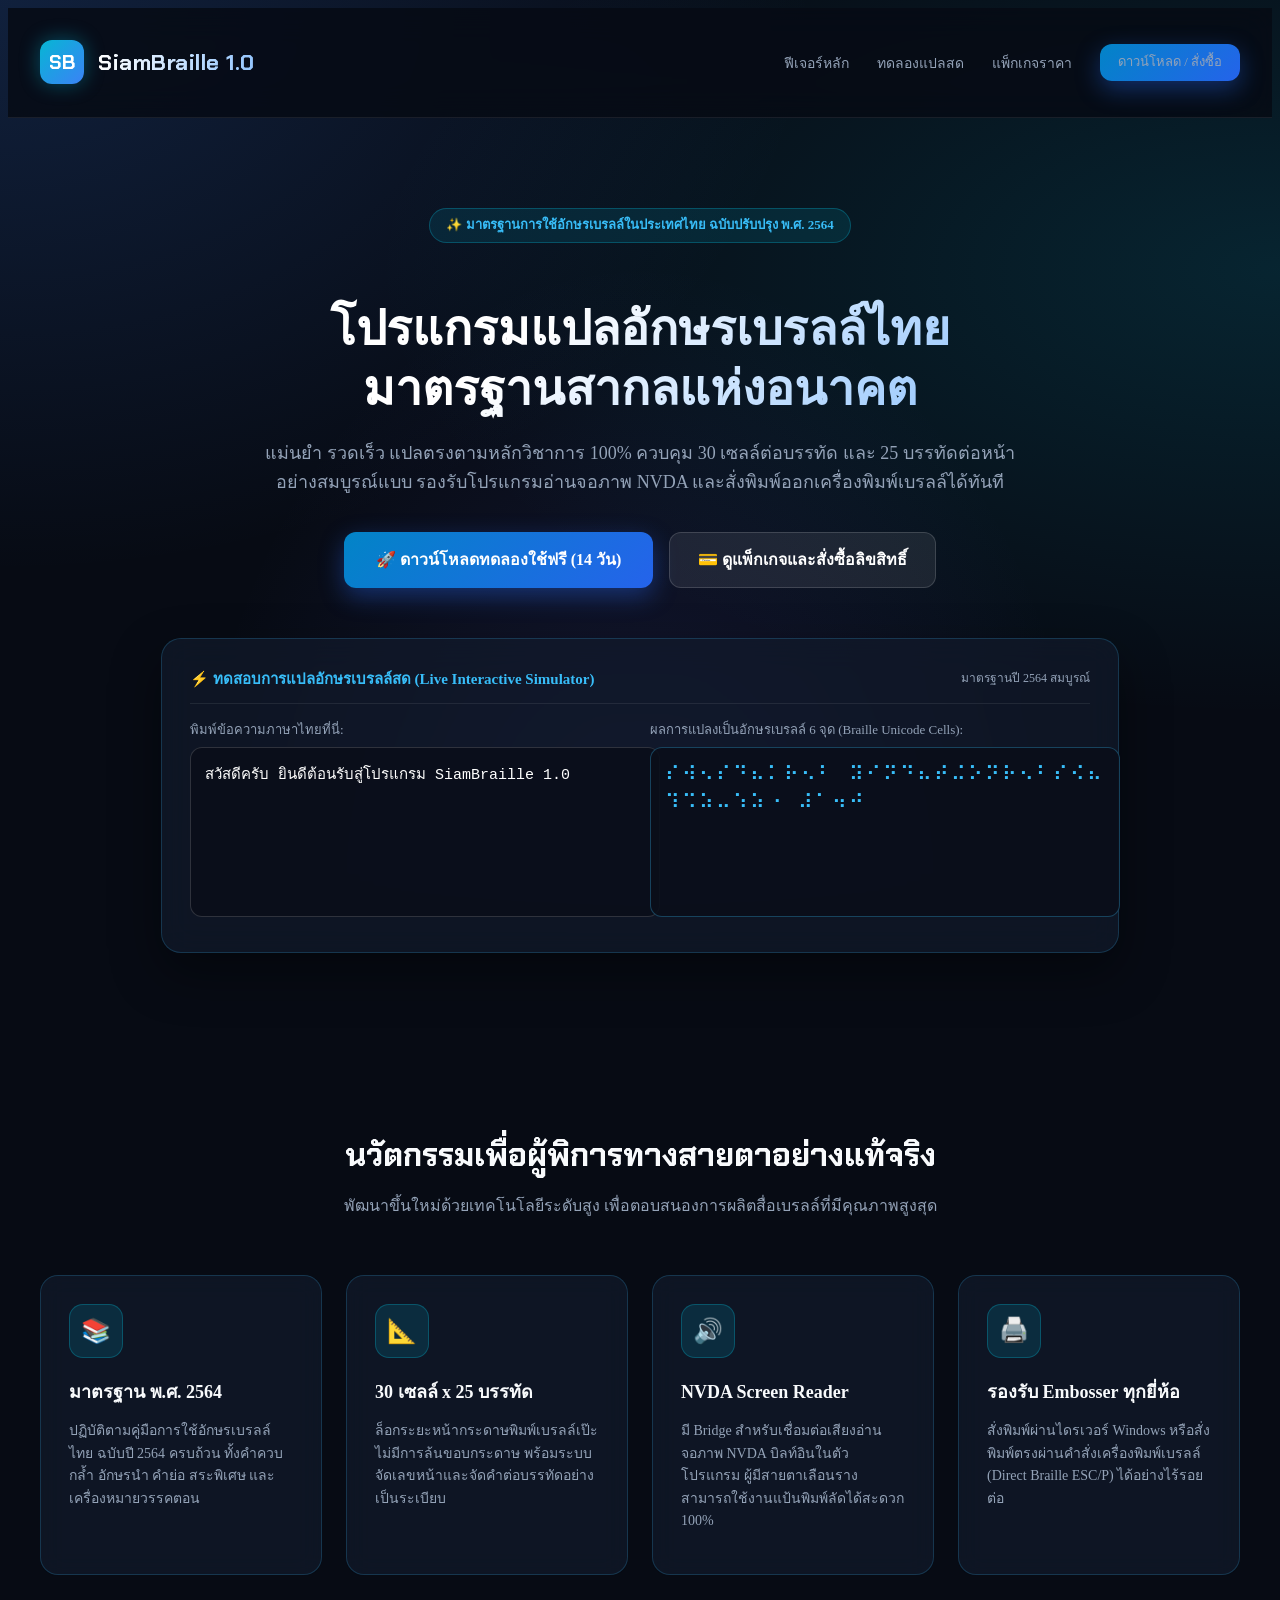
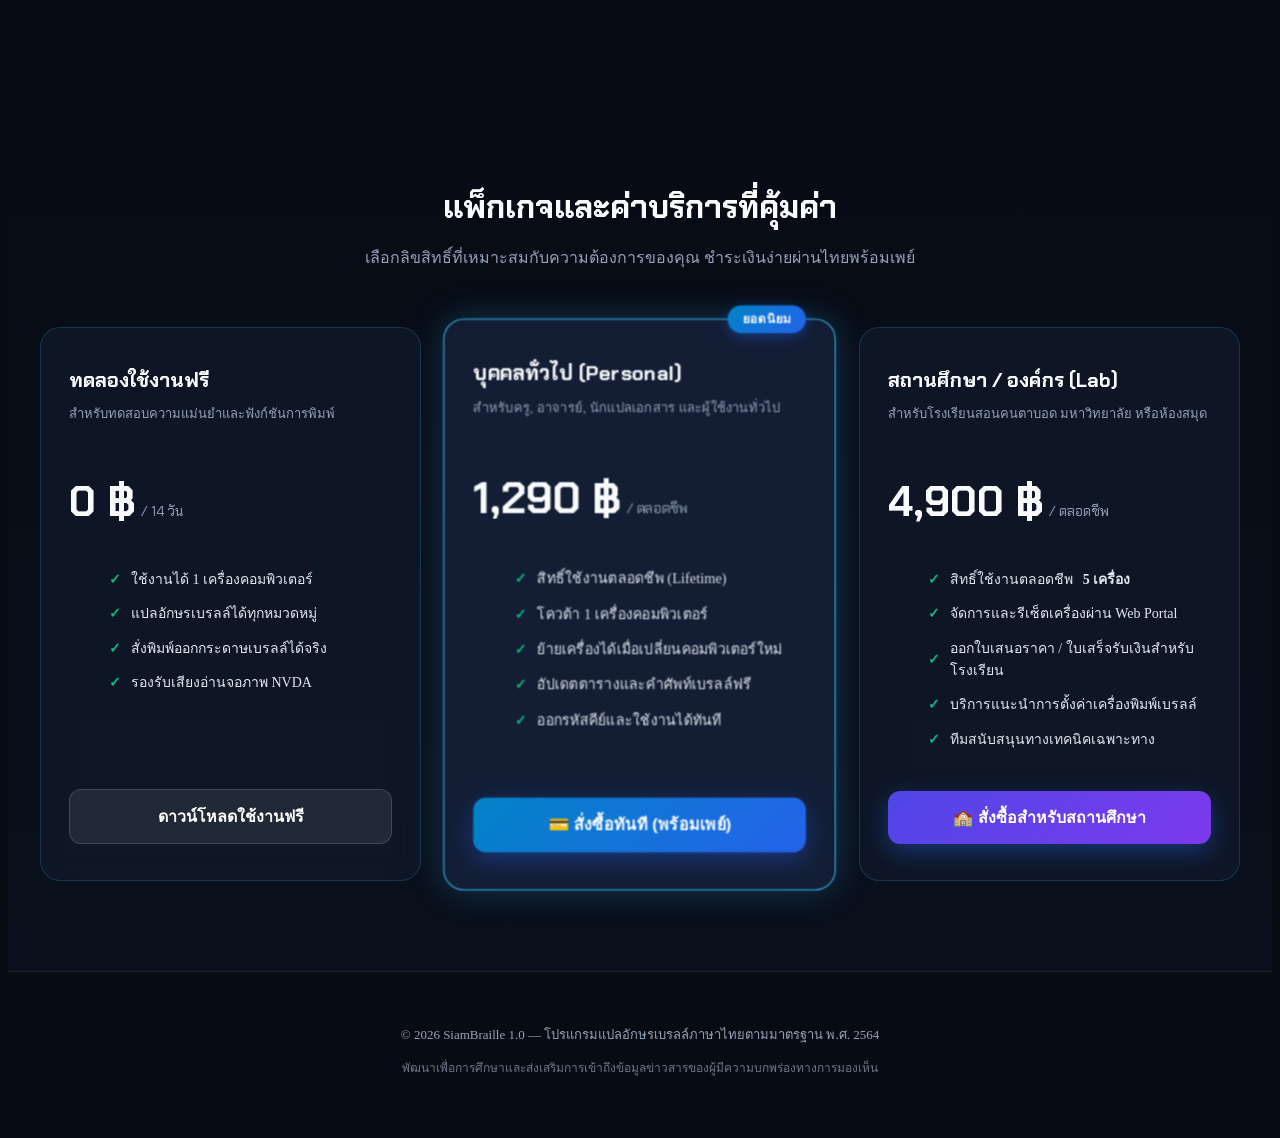
==== index.html @ 3f7a670b "Initial commit: SiamBraille 1.0 Professional with License Guard, Web Portal, In-App Activation, and " ====
<!DOCTYPE html>
<html lang="th">
<head>
  <meta charset="UTF-8">
  <meta name="viewport" content="width=device-width, initial-scale=1.0">
  <title>SiamBraille 1.0 — โปรแกรมแปลอักษรเบรลล์ไทย มาตรฐาน พ.ศ. 2564</title>
  <link rel="preconnect" href="https://fonts.googleapis.com">
  <link rel="preconnect" href="https://fonts.gstatic.com" crossorigin>
  <link href="https://fonts.googleapis.com/css2?family=Chakra+Petch:wght@500;600;700&family=Inter:wght@300;400;500;600;700;800&family=Sarabun:wght@300;400;500;600;700&display=swap" rel="stylesheet">
  <script src="https://cdn.jsdelivr.net/npm/jsqr@1.4.0/dist/jsQR.min.js"></script>
  <style>
    :root {
      --bg-dark: #070b14;
      --bg-card: rgba(18, 26, 44, 0.7);
      --border-card: rgba(56, 189, 248, 0.2);
      --accent-cyan: #06b6d4;
      --accent-blue: #3b82f6;
      --accent-indigo: #6366f1;
      --accent-emerald: #10b981;
      --accent-gold: #f59e0b;
      --text-main: #f8fafc;
      --text-muted: #94a3b8;
    }

    .slip-upload-area {
      border: 2px dashed rgba(56, 189, 248, 0.4);
      border-radius: 14px;
      padding: 16px;
      text-align: center;
      cursor: pointer;
      background: rgba(15, 23, 42, 0.6);
      transition: all 0.2s;
      margin: 16px 0;
    }
    .slip-upload-area:hover, .slip-upload-area.dragover {
      border-color: var(--accent-cyan);
      background: rgba(6, 182, 212, 0.1);
    }
      --accent-blue: #3b82f6;
      --accent-indigo: #6366f1;
      --accent-emerald: #10b981;
      --accent-gold: #f59e0b;
      --text-main: #f8fafc;
      --text-muted: #94a3b8;
    }

    * {
      box-sizing: border-box;
      margin: 0;
      padding: 0;
      font-family: 'Inter', 'Sarabun', sans-serif;
    }

    body {
      background-color: var(--bg-dark);
      background-image: 
        radial-gradient(at 0% 0%, rgba(59, 130, 246, 0.18) 0px, transparent 45%),
        radial-gradient(at 100% 30%, rgba(6, 182, 212, 0.15) 0px, transparent 50%),
        radial-gradient(at 50% 100%, rgba(99, 102, 241, 0.15) 0px, transparent 50%);
      background-attachment: fixed;
      color: var(--text-main);
      min-height: 100vh;
      line-height: 1.6;
      overflow-x: hidden;
    }

    /* Container */
    .container {
      max-width: 1200px;
      margin: 0 auto;
      padding: 0 24px;
    }

    /* Navbar */
    .navbar {
      display: flex;
      justify-content: space-between;
      align-items: center;
      padding: 20px 0;
      border-bottom: 1px solid rgba(255, 255, 255, 0.08);
      position: sticky;
      top: 0;
      background: rgba(7, 11, 20, 0.85);
      backdrop-filter: blur(16px);
      z-index: 100;
    }

    .brand-logo {
      display: flex;
      align-items: center;
      gap: 14px;
      text-decoration: none;
    }

    .logo-badge {
      width: 44px;
      height: 44px;
      border-radius: 12px;
      background: linear-gradient(135deg, #06b6d4, #3b82f6);
      display: flex;
      align-items: center;
      justify-content: center;
      font-family: 'Chakra Petch', sans-serif;
      font-size: 20px;
      font-weight: 700;
      color: #fff;
      box-shadow: 0 0 20px rgba(6, 182, 212, 0.4);
    }

    .brand-name {
      font-family: 'Chakra Petch', sans-serif;
      font-size: 22px;
      font-weight: 700;
      letter-spacing: 0.5px;
      background: linear-gradient(to right, #ffffff, #93c5fd);
      -webkit-background-clip: text;
      -webkit-text-fill-color: transparent;
    }

    .nav-links {
      display: flex;
      align-items: center;
      gap: 28px;
      list-style: none;
    }

    .nav-links a {
      color: var(--text-muted);
      text-decoration: none;
      font-size: 14px;
      font-weight: 500;
      transition: color 0.2s;
    }

    .nav-links a:hover {
      color: var(--accent-cyan);
    }

    .btn-nav-admin {
      background: rgba(255, 255, 255, 0.08);
      border: 1px solid rgba(255, 255, 255, 0.15);
      color: #fff;
      padding: 8px 18px;
      border-radius: 8px;
      font-size: 13px;
      font-weight: 500;
      text-decoration: none;
      transition: all 0.2s;
    }

    .btn-nav-admin:hover {
      background: rgba(255, 255, 255, 0.15);
      border-color: var(--accent-cyan);
    }

    /* Hero Section */
    .hero {
      padding: 90px 0 60px;
      text-align: center;
    }

    .hero-badge {
      display: inline-flex;
      align-items: center;
      gap: 8px;
      padding: 6px 16px;
      border-radius: 30px;
      background: rgba(6, 182, 212, 0.12);
      border: 1px solid rgba(6, 182, 212, 0.3);
      color: #38bdf8;
      font-size: 13px;
      font-weight: 600;
      margin-bottom: 24px;
      animation: pulseGlow 3s infinite;
    }

    @keyframes pulseGlow {
      0%, 100% { box-shadow: 0 0 15px rgba(6, 182, 212, 0.2); }
      50% { box-shadow: 0 0 25px rgba(6, 182, 212, 0.45); }
    }

    .hero-title {
      font-size: 48px;
      font-weight: 800;
      line-height: 1.25;
      margin-bottom: 20px;
      background: linear-gradient(135deg, #ffffff 40%, #93c5fd 80%, #38bdf8 100%);
      -webkit-background-clip: text;
      -webkit-text-fill-color: transparent;
    }

    .hero-subtitle {
      font-size: 18px;
      color: var(--text-muted);
      max-width: 780px;
      margin: 0 auto 36px;
      font-weight: 400;
    }

    .hero-cta {
      display: flex;
      justify-content: center;
      gap: 16px;
      flex-wrap: wrap;
      margin-bottom: 50px;
    }

    .btn-primary {
      background: linear-gradient(135deg, #0284c7, #2563eb);
      color: #fff;
      padding: 14px 32px;
      border-radius: 12px;
      font-size: 16px;
      font-weight: 600;
      text-decoration: none;
      border: none;
      cursor: pointer;
      box-shadow: 0 8px 25px rgba(37, 99, 235, 0.4);
      transition: all 0.25s ease;
      display: inline-flex;
      align-items: center;
      gap: 10px;
    }

    .btn-primary:hover {
      transform: translateY(-2px);
      box-shadow: 0 12px 30px rgba(37, 99, 235, 0.6);
    }

    .btn-secondary {
      background: rgba(255, 255, 255, 0.08);
      color: #fff;
      padding: 14px 28px;
      border-radius: 12px;
      font-size: 16px;
      font-weight: 600;
      text-decoration: none;
      border: 1px solid rgba(255, 255, 255, 0.15);
      cursor: pointer;
      transition: all 0.2s ease;
      display: inline-flex;
      align-items: center;
      gap: 10px;
    }

    .btn-secondary:hover {
      background: rgba(255, 255, 255, 0.15);
      border-color: rgba(255, 255, 255, 0.3);
    }

    /* Live Interactive Demo Widget */
    .demo-card {
      background: var(--bg-card);
      backdrop-filter: blur(16px);
      border: 1px solid var(--border-card);
      border-radius: 20px;
      padding: 28px;
      box-shadow: 0 20px 50px rgba(0, 0, 0, 0.4);
      max-width: 900px;
      margin: 0 auto;
      text-align: left;
    }

    .demo-header {
      display: flex;
      justify-content: space-between;
      align-items: center;
      margin-bottom: 16px;
      border-bottom: 1px solid rgba(255, 255, 255, 0.08);
      padding-bottom: 12px;
    }

    .demo-title {
      font-size: 15px;
      font-weight: 600;
      color: #38bdf8;
      display: flex;
      align-items: center;
      gap: 8px;
    }

    .demo-grid {
      display: grid;
      grid-template-columns: 1fr 1fr;
      gap: 20px;
    }

    @media (max-width: 768px) {
      .demo-grid { grid-template-columns: 1fr; }
      .hero-title { font-size: 32px; }
    }

    .input-box {
      width: 100%;
      height: 140px;
      background: rgba(10, 15, 26, 0.9);
      border: 1px solid rgba(255, 255, 255, 0.15);
      border-radius: 12px;
      padding: 14px;
      color: #fff;
      font-size: 15px;
      resize: none;
      outline: none;
    }

    .input-box:focus {
      border-color: var(--accent-cyan);
    }

    .braille-output-box {
      width: 100%;
      height: 140px;
      background: rgba(10, 15, 26, 0.9);
      border: 1px solid rgba(56, 189, 248, 0.3);
      border-radius: 12px;
      padding: 14px;
      color: #38bdf8;
      font-family: monospace;
      font-size: 20px;
      line-height: 1.4;
      overflow-y: auto;
      letter-spacing: 2px;
      white-space: pre-wrap;
      word-break: break-all;
    }

    /* Features Grid */
    .features-section {
      padding: 90px 0;
    }

    .section-header {
      text-align: center;
      margin-bottom: 56px;
    }

    .section-title {
      font-size: 32px;
      font-weight: 700;
      margin-bottom: 12px;
      font-family: 'Chakra Petch', sans-serif;
    }

    .section-sub {
      color: var(--text-muted);
      font-size: 16px;
      max-width: 600px;
      margin: 0 auto;
    }

    .features-grid {
      display: grid;
      grid-template-columns: repeat(auto-fit, minmax(260px, 1fr));
      gap: 24px;
    }

    .feature-card {
      background: var(--bg-card);
      border: 1px solid var(--border-card);
      border-radius: 18px;
      padding: 28px;
      transition: all 0.3s ease;
      backdrop-filter: blur(12px);
    }

    .feature-card:hover {
      transform: translateY(-4px);
      border-color: var(--accent-cyan);
      box-shadow: 0 10px 30px rgba(6, 182, 212, 0.2);
    }

    .feature-icon {
      width: 52px;
      height: 52px;
      border-radius: 14px;
      background: rgba(6, 182, 212, 0.15);
      display: flex;
      align-items: center;
      justify-content: center;
      font-size: 24px;
      margin-bottom: 20px;
      border: 1px solid rgba(6, 182, 212, 0.3);
    }

    .feature-card h3 {
      font-size: 18px;
      font-weight: 700;
      margin-bottom: 10px;
    }

    .feature-card p {
      font-size: 14px;
      color: var(--text-muted);
      line-height: 1.6;
    }

    /* Pricing Section */
    .pricing-section {
      padding: 90px 0;
      background: linear-gradient(180deg, transparent 0%, rgba(15, 23, 42, 0.4) 100%);
    }

    .pricing-grid {
      display: grid;
      grid-template-columns: repeat(auto-fit, minmax(300px, 1fr));
      gap: 28px;
      align-items: stretch;
    }

    .pricing-card {
      background: var(--bg-card);
      border: 1px solid var(--border-card);
      border-radius: 20px;
      padding: 36px 28px;
      display: flex;
      flex-direction: column;
      position: relative;
      backdrop-filter: blur(14px);
      transition: all 0.3s ease;
    }

    .pricing-card.popular {
      border-color: #38bdf8;
      box-shadow: 0 0 35px rgba(56, 189, 248, 0.25);
      background: rgba(22, 34, 58, 0.85);
      transform: scale(1.03);
    }

    .popular-tag {
      position: absolute;
      top: -14px;
      right: 28px;
      background: linear-gradient(135deg, #0284c7, #2563eb);
      color: #fff;
      padding: 4px 14px;
      border-radius: 20px;
      font-size: 12px;
      font-weight: 700;
      letter-spacing: 0.5px;
      text-transform: uppercase;
      box-shadow: 0 4px 12px rgba(37, 99, 235, 0.4);
    }

    .plan-name {
      font-size: 20px;
      font-weight: 700;
      margin-bottom: 8px;
      font-family: 'Chakra Petch', sans-serif;
    }

    .plan-desc {
      font-size: 13px;
      color: var(--text-muted);
      margin-bottom: 24px;
      min-height: 40px;
    }

    .plan-price {
      font-size: 42px;
      font-weight: 800;
      font-family: 'Chakra Petch', sans-serif;
      margin-bottom: 6px;
      display: flex;
      align-items: baseline;
      gap: 6px;
    }

    .plan-price span {
      font-size: 14px;
      font-weight: 400;
      color: var(--text-muted);
    }

    .plan-features {
      list-style: none;
      margin: 28px 0;
      flex-grow: 1;
    }

    .plan-features li {
      font-size: 14px;
      margin-bottom: 12px;
      display: flex;
      align-items: center;
      gap: 10px;
      color: #e2e8f0;
    }

    .plan-features li::before {
      content: '✓';
      color: var(--accent-emerald);
      font-weight: bold;
    }

    /* Checkout & Payment Modal */
    .modal-backdrop {
      display: none;
      position: fixed;
      top: 0; left: 0; right: 0; bottom: 0;
      background: rgba(0, 0, 0, 0.8);
      backdrop-filter: blur(8px);
      z-index: 1000;
      align-items: center;
      justify-content: center;
      padding: 20px;
    }

    .checkout-modal {
      background: #111827;
      border: 1px solid var(--border-card);
      border-radius: 24px;
      width: 560px;
      max-width: 100%;
      padding: 32px;
      box-shadow: 0 25px 60px rgba(0, 0, 0, 0.6);
      max-height: 90vh;
      overflow-y: auto;
    }

    .modal-head {
      display: flex;
      justify-content: space-between;
      align-items: center;
      margin-bottom: 24px;
    }

    .modal-close {
      background: none;
      border: none;
      color: var(--text-muted);
      font-size: 26px;
      cursor: pointer;
    }

    .form-group {
      margin-bottom: 16px;
    }

    .form-group label {
      display: block;
      font-size: 13px;
      color: var(--text-muted);
      margin-bottom: 6px;
      font-weight: 500;
    }

    .form-control {
      width: 100%;
      background: rgba(17, 24, 39, 0.9);
      border: 1px solid rgba(255, 255, 255, 0.15);
      border-radius: 10px;
      padding: 12px 16px;
      color: #fff;
      font-size: 14px;
      outline: none;
    }

    .form-control:focus {
      border-color: var(--accent-cyan);
    }

    /* PromptPay Box */
    .promptpay-box {
      background: rgba(15, 23, 42, 0.85);
      border: 1px solid rgba(56, 189, 248, 0.3);
      border-radius: 16px;
      padding: 24px;
      text-align: center;
      margin: 20px 0;
    }

    .qr-container {
      width: 220px;
      height: 220px;
      margin: 16px auto;
      background: #fff;
      padding: 12px;
      border-radius: 14px;
      display: flex;
      align-items: center;
      justify-content: center;
      box-shadow: 0 8px 25px rgba(0, 0, 0, 0.3);
    }

    .qr-container img {
      max-width: 100%;
      height: auto;
    }

    .amount-display {
      font-size: 28px;
      font-weight: 800;
      color: #38bdf8;
      font-family: 'Chakra Petch', sans-serif;
    }

    /* Success Screen */
    .success-box {
      text-align: center;
      padding: 20px 0;
    }

    .key-reveal-box {
      background: rgba(6, 182, 212, 0.1);
      border: 1px dashed var(--accent-cyan);
      border-radius: 12px;
      padding: 16px;
      margin: 20px 0;
      font-family: monospace;
      font-size: 20px;
      font-weight: 700;
      color: #38bdf8;
      letter-spacing: 1px;
    }

    /* Footer */
    footer {
      border-top: 1px solid rgba(255, 255, 255, 0.08);
      padding: 40px 0;
      text-align: center;
      color: var(--text-muted);
      font-size: 13px;
    }
  </style>
</head>
<body>

  <!-- Top Navbar -->
  <nav class="navbar">
    <div class="container" style="display: flex; justify-content: space-between; align-items: center; width: 100%;">
      <a href="/" class="brand-logo">
        <div class="logo-badge">SB</div>
        <span class="brand-name">SiamBraille 1.0</span>
      </a>
      <ul class="nav-links">
        <li><a href="#features">ฟีเจอร์หลัก</a></li>
        <li><a href="#demo">ทดลองแปลสด</a></li>
        <li><a href="#pricing">แพ็กเกจราคา</a></li>
        <li><a href="#pricing" class="btn-primary" style="padding: 8px 18px; font-size: 13px;">ดาวน์โหลด / สั่งซื้อ</a></li>
      </ul>
    </div>
  </nav>

  <!-- Hero Section -->
  <header class="hero">
    <div class="container">
      <div class="hero-badge">
        <span>✨ มาตรฐานการใช้อักษรเบรลล์ในประเทศไทย ฉบับปรับปรุง พ.ศ. 2564</span>
      </div>
      <h1 class="hero-title">โปรแกรมแปลอักษรเบรลล์ไทย<br>มาตรฐานสากลแห่งอนาคต</h1>
      <p class="hero-subtitle">
        แม่นยำ รวดเร็ว แปลตรงตามหลักวิชาการ 100% ควบคุม 30 เซลล์ต่อบรรทัด และ 25 บรรทัดต่อหน้าอย่างสมบูรณ์แบบ รองรับโปรแกรมอ่านจอภาพ NVDA และสั่งพิมพ์ออกเครื่องพิมพ์เบรลล์ได้ทันที
      </p>
      <div class="hero-cta">
        <a href="/api/download/setup" class="btn-primary" id="btnDownloadHero">
          <span>🚀 ดาวน์โหลดทดลองใช้ฟรี (14 วัน)</span>
        </a>
        <a href="#pricing" class="btn-secondary">
          <span>💳 ดูแพ็กเกจและสั่งซื้อลิขสิทธิ์</span>
        </a>
      </div>

      <!-- Live Interactive Demo Widget -->
      <div class="demo-card" id="demo">
        <div class="demo-header">
          <div class="demo-title">
            <span>⚡ ทดสอบการแปลอักษรเบรลล์สด (Live Interactive Simulator)</span>
          </div>
          <span style="font-size: 12px; color: var(--text-muted);">มาตรฐานปี 2564 สมบูรณ์</span>
        </div>
        <div class="demo-grid">
          <div>
            <label style="font-size: 13px; color: var(--text-muted); display: block; margin-bottom: 6px;">พิมพ์ข้อความภาษาไทยที่นี่:</label>
            <textarea class="input-box" id="demoInput" oninput="translateDemo()" placeholder="พิมพ์ภาษาไทย เช่น สวัสดีครับ ยินดีต้อนรับสู่ SiamBraille 1.0">สวัสดีครับ ยินดีต้อนรับสู่โปรแกรม SiamBraille 1.0</textarea>
          </div>
          <div>
            <label style="font-size: 13px; color: var(--text-muted); display: block; margin-bottom: 6px;">ผลการแปลงเป็นอักษรเบรลล์ 6 จุด (Braille Unicode Cells):</label>
            <div class="braille-output-box" id="demoOutput">⠎⠺⠢⠎⠙⠦⠅⠗⠢⠃ ⠽⠊⠝⠙⠦⠞⠬⠕⠝⠗⠢⠃⠎⠪⠦⠹⠩⠵⠤⠱⠵⠐ ⠼⠁⠲⠚</div>
          </div>
        </div>
      </div>
    </div>
  </header>

  <!-- Features Grid -->
  <section class="features-section" id="features">
    <div class="container">
      <div class="section-header">
        <h2 class="section-title">นวัตกรรมเพื่อผู้พิการทางสายตาอย่างแท้จริง</h2>
        <p class="section-sub">พัฒนาขึ้นใหม่ด้วยเทคโนโลยีระดับสูง เพื่อตอบสนองการผลิตสื่อเบรลล์ที่มีคุณภาพสูงสุด</p>
      </div>

      <div class="features-grid">
        <div class="feature-card">
          <div class="feature-icon">📚</div>
          <h3>มาตรฐาน พ.ศ. 2564</h3>
          <p>ปฏิบัติตามคู่มือการใช้อักษรเบรลล์ไทย ฉบับปี 2564 ครบถ้วน ทั้งคำควบกล้ำ อักษรนำ คำย่อ สระพิเศษ และเครื่องหมายวรรคตอน</p>
        </div>

        <div class="feature-card">
          <div class="feature-icon">📐</div>
          <h3>30 เซลล์ x 25 บรรทัด</h3>
          <p>ล็อกระยะหน้ากระดาษพิมพ์เบรลล์เป๊ะ ไม่มีการล้นขอบกระดาษ พร้อมระบบจัดเลขหน้าและจัดคำต่อบรรทัดอย่างเป็นระเบียบ</p>
        </div>

        <div class="feature-card">
          <div class="feature-icon">🔊</div>
          <h3>NVDA Screen Reader</h3>
          <p>มี Bridge สำหรับเชื่อมต่อเสียงอ่านจอภาพ NVDA บิลท์อินในตัวโปรแกรม ผู้มีสายตาเลือนรางสามารถใช้งานแป้นพิมพ์ลัดได้สะดวก 100%</p>
        </div>

        <div class="feature-card">
          <div class="feature-icon">🖨️</div>
          <h3>รองรับ Embosser ทุกยี่ห้อ</h3>
          <p>สั่งพิมพ์ผ่านไดรเวอร์ Windows หรือสั่งพิมพ์ตรงผ่านคำสั่งเครื่องพิมพ์เบรลล์ (Direct Braille ESC/P) ได้อย่างไร้รอยต่อ</p>
        </div>
      </div>
    </div>
  </section>

  <!-- Pricing Section -->
  <section class="pricing-section" id="pricing">
    <div class="container">
      <div class="section-header">
        <h2 class="section-title">แพ็กเกจและค่าบริการที่คุ้มค่า</h2>
        <p class="section-sub">เลือกลิขสิทธิ์ที่เหมาะสมกับความต้องการของคุณ ชำระเงินง่ายผ่านไทยพร้อมเพย์</p>
      </div>

      <div class="pricing-grid" id="pricingGrid">
        <!-- Plan 1 -->
        <div class="pricing-card">
          <div class="plan-name">ทดลองใช้งานฟรี</div>
          <div class="plan-desc">สำหรับทดสอบความแม่นยำและฟังก์ชันการพิมพ์</div>
          <div class="plan-price">0 ฿ <span>/ 14 วัน</span></div>
          <ul class="plan-features">
            <li>ใช้งานได้ 1 เครื่องคอมพิวเตอร์</li>
            <li>แปลอักษรเบรลล์ได้ทุกหมวดหมู่</li>
            <li>สั่งพิมพ์ออกกระดาษเบรลล์ได้จริง</li>
            <li>รองรับเสียงอ่านจอภาพ NVDA</li>
          </ul>
          <a href="/api/download/setup" class="btn-secondary" style="justify-content: center;">ดาวน์โหลดใช้งานฟรี</a>
        </div>

        <!-- Plan 2 -->
        <div class="pricing-card popular">
          <div class="popular-tag">ยอดนิยม</div>
          <div class="plan-name">บุคคลทั่วไป (Personal)</div>
          <div class="plan-desc">สำหรับครู, อาจารย์, นักแปลเอกสาร และผู้ใช้งานทั่วไป</div>
          <div class="plan-price">1,290 ฿ <span>/ ตลอดชีพ</span></div>
          <ul class="plan-features">
            <li>สิทธิ์ใช้งานตลอดชีพ (Lifetime)</li>
            <li>โควต้า 1 เครื่องคอมพิวเตอร์</li>
            <li>ย้ายเครื่องได้เมื่อเปลี่ยนคอมพิวเตอร์ใหม่</li>
            <li>อัปเดตตารางและคำศัพท์เบรลล์ฟรี</li>
            <li>ออกรหัสคีย์และใช้งานได้ทันที</li>
          </ul>
          <button class="btn-primary" style="justify-content: center;" onclick="openCheckout('personal', 'บุคคลทั่วไป (Personal Lifetime)', 1290, 1)">
            💳 สั่งซื้อทันที (พร้อมเพย์)
          </button>
        </div>

        <!-- Plan 3 -->
        <div class="pricing-card">
          <div class="plan-name">สถานศึกษา / องค์กร (Lab)</div>
          <div class="plan-desc">สำหรับโรงเรียนสอนคนตาบอด มหาวิทยาลัย หรือห้องสมุด</div>
          <div class="plan-price">4,900 ฿ <span>/ ตลอดชีพ</span></div>
          <ul class="plan-features">
            <li>สิทธิ์ใช้งานตลอดชีพ <strong>5 เครื่อง</strong></li>
            <li>จัดการและรีเซ็ตเครื่องผ่าน Web Portal</li>
            <li>ออกใบเสนอราคา / ใบเสร็จรับเงินสำหรับโรงเรียน</li>
            <li>บริการแนะนำการตั้งค่าเครื่องพิมพ์เบรลล์</li>
            <li>ทีมสนับสนุนทางเทคนิคเฉพาะทาง</li>
          </ul>
          <button class="btn-primary" style="justify-content: center; background: linear-gradient(135deg, #4f46e5, #7c3aed);" onclick="openCheckout('education', 'สถานศึกษา / องค์กร (5 เครื่อง)', 4900, 5)">
            🏫 สั่งซื้อสำหรับสถานศึกษา
          </button>
        </div>
      </div>
    </div>
  </section>

  <!-- Checkout & PromptPay Modal -->
  <div class="modal-backdrop" id="checkoutModal">
    <div class="checkout-modal">
      <div class="modal-head">
        <h3 style="font-size: 20px; font-weight: 700;" id="checkoutPlanTitle">สั่งซื้อลิขสิทธิ์ SiamBraille 1.0</h3>
        <button class="modal-close" onclick="closeCheckout()">&times;</button>
      </div>

      <!-- Step 1: Customer Info Form -->
      <form id="orderForm" onsubmit="handleProceedToPay(event)">
        <div class="form-group">
          <label>ชื่อ-นามสกุล / ผู้สั่งซื้อ *</label>
          <input type="text" id="cust_name" class="form-control" placeholder="เช่น อาจารย์สมเกียรติ มั่นคง" required>
        </div>

        <div class="form-group">
          <label>หน่วยงาน / โรงเรียน (ถ้ามี)</label>
          <input type="text" id="cust_org" class="form-control" placeholder="เช่น โรงเรียนสอนคนตาบอด...">
        </div>

        <div class="form-group">
          <label>เบอร์โทรศัพท์ติดต่อ *</label>
          <input type="tel" id="cust_phone" class="form-control" placeholder="เช่น 081-234-5678" required>
        </div>

        <div class="form-group">
          <label>อีเมลสำหรับรับรหัสคีย์ (License Key) *</label>
          <input type="email" id="cust_email" class="form-control" placeholder="เช่น yourname@gmail.com" required>
        </div>

        <button type="submit" class="btn-primary" style="width: 100%; justify-content: center; margin-top: 10px;">
          ดำเนินการชำระเงิน (ไปยัง QR พร้อมเพย์) →
        </button>
      </form>

      <!-- Step 2: PromptPay Payment Screen (Initially Hidden) -->
      <div id="paymentScreen" style="display: none;">
        <div class="promptpay-box">
          <div style="font-size: 13px; color: var(--text-muted); margin-bottom: 4px;">สแกนเพื่อชำระเงินผ่านแอปธนาคารทุกแห่ง (PromptPay)</div>
          <div class="amount-display" id="payAmountDisplay">1,290.00 บาท</div>
          
          <div class="qr-container">
            <img id="promptpayQrImg" src="" alt="PromptPay QR Code" style="width: 100%; height: 100%; object-fit: contain; border-radius: 8px;">
          </div>

          <div style="font-size: 13px; color: #cbd5e1; margin-top: 8px;">
            ชื่อบัญชี: <strong style="color: #38bdf8;">สยามเบรลล์ ซอฟต์แวร์</strong><br>
            พร้อมเพย์: <strong id="promptpayIdDisplay">081-999-9999</strong>
          </div>
        </div>

        <!-- Mini QR Slip Upload Dropzone -->
        <div class="slip-upload-area" id="slipDropArea" onclick="document.getElementById('slipFileInput').click()">
          <input type="file" id="slipFileInput" accept="image/*" style="display:none;" onchange="handleSlipFile(this.files[0])">
          <div id="slipUploadPrompt">
            <div style="font-size: 32px; margin-bottom: 6px;">📤</div>
            <div style="font-size: 14px; font-weight: 600; color: #38bdf8;">คลิกหรือลากสลิปโอนเงินมาวางที่นี่</div>
            <div style="font-size: 12px; color: var(--text-muted); margin-top: 4px;">
              ระบบจะถอดรหัส Mini QR บนสลิปของธนาคารโดยอัตโนมัติ (ไม่ใช้ AI)
            </div>
          </div>
          <div id="slipScanningPrompt" style="display: none; padding: 10px;">
            <div style="font-size: 24px; animation: spin 1s infinite linear;">⚙️</div>
            <div style="font-size: 13px; color: #38bdf8; margin-top: 6px;">กำลังอ่าน Mini QR บนสลิป...</div>
          </div>
          <div id="slipResultBox" style="display: none; text-align: left; background: rgba(16, 185, 129, 0.15); border: 1px solid #10b981; border-radius: 12px; padding: 14px; margin-top: 10px;">
            <div style="color: #34d399; font-weight: 700; font-size: 14px; display: flex; align-items: center; gap: 8px;">
              <span style="font-size: 18px;">✅</span> ตรวจพบสลิปธนาคารแท้ (Mini QR Verified)
            </div>
            <div style="font-size: 13px; color: #f1f5f9; margin-top: 8px; line-height: 1.6;">
              🏦 <strong>ธนาคาร:</strong> <span id="slipBankName" style="color: #38bdf8;">-</span><br>
              🔖 <strong>รหัสธุรกรรม (TransRef):</strong> <span id="slipTransRef" style="font-family: monospace; color: #fbbf24; font-weight: 600;">-</span>
            </div>
          </div>
          <div id="slipErrorBox" style="display: none; text-align: left; background: rgba(239, 68, 68, 0.15); border: 1px solid #ef4444; border-radius: 12px; padding: 12px; margin-top: 10px;">
            <div style="color: #f87171; font-weight: 600; font-size: 13px;" id="slipErrorMessage">
              ⚠️ ไม่พบ Mini QR บนรูปภาพ กรุณาใช้สลิปที่มี QR Code ชัดเจน
            </div>
          </div>
        </div>

        <button class="btn-primary" style="width: 100%; justify-content: center; opacity: 0.6;" id="btnConfirmPay" onclick="confirmPaymentAndIssueKey()" disabled>
          🔒 กรุณาแนบสลิปเพื่อตรวจ Mini QR
        </button>
      </div>

      <!-- Step 3: Success Screen (Shows Key & Download Links) -->
      <div id="successScreen" style="display: none;" class="success-box">
        <div style="font-size: 48px; margin-bottom: 12px;">🎉</div>
        <h3 style="font-size: 22px; font-weight: 700; color: #34d399;">สั่งซื้อและออกสิทธิ์สำเร็จ!</h3>
        <p style="font-size: 13px; color: var(--text-muted); margin-top: 6px;">
          รหัสลิขสิทธิ์ของคุณถูกสร้างและลงทะเบียนในระบบเรียบร้อยแล้ว
        </p>

        <div class="key-reveal-box" id="revealedKey">
          SB-LIFT-XXXX-XXXX-XXXX
        </div>

        <div style="display: flex; gap: 10px; justify-content: center; flex-wrap: wrap;">
          <button class="btn-secondary" onclick="copyRevealedKey()">📋 คัดลอกรหัสคีย์</button>
          <a href="#" id="downloadLicFileBtn" class="btn-secondary">📥 ดาวน์โหลด license.key</a>
          <a href="/api/download/setup" class="btn-primary">🚀 ดาวน์โหลดตัวติดตั้งโปรแกรม</a>
        </div>
      </div>
    </div>
  </div>

  <!-- Footer -->
  <footer>
    <div class="container">
      <p>© 2026 SiamBraille 1.0 — โปรแกรมแปลอักษรเบรลล์ภาษาไทยตามมาตรฐาน พ.ศ. 2564</p>
      <p style="margin-top: 8px; font-size: 12px; opacity: 0.7;">
        พัฒนาเพื่อการศึกษาและส่งเสริมการเข้าถึงข้อมูลข่าวสารของผู้มีความบกพร่องทางการมองเห็น
      </p>
    </div>
  </footer>

  <script>
    // Live Braille Simulation Dictionary for Web Demo
    const THAI_BRAILLE_MAP = {
      'ก': '⠅', 'ข': '9', 'ฃ': '⠹', 'ค': '⠅', 'ฅ': '⠹', 'ฆ': '⠅',
      'ง': '⠣', 'จ': '⠚', 'ฉ': '⠡', 'ช': '⠡', 'ซ': '⠮', 'ฌ': '⠡',
      'ญ': '⠹', 'ด': '⠙', 'ต': '⠞', 'ถ': '⠹', 'ท': '⠹', 'ธ': '⠹',
      'น': '⠝', 'บ': '⠃', 'ป': '⠏', 'ผ': '⠹', 'ฝ': '⠮', 'พ': '⠏',
      'ฟ': '⠋', 'ภ': '⠏', 'ม': '⠍', 'ย': '⠽', 'ร': '⠗', 'ล': '⠇',
      'ว': '⠺', 'ศ': '⠎', 'ษ': '⠎', 'ส': '⠎', 'ห': '⠓', 'ฬ': '⠇',
      'อ': '⠕', 'ฮ': '⠓', 'ะ': '⠢', 'ั': '⠢', 'า': '⠤', 'ำ': '⠵',
      'ิ': '⠊', 'ี': '⠦', 'ึ': '⠪', 'ื': '⠪', 'ุ': '⠥', 'ู': '⠥',
      'เ': '⠱', 'แ': '⠣', 'โ': '⠹', 'ใ': '⠯', 'ไ': '⠺', '็': '⠢',
      '่': '⠂', '้': '⠦', '๊': '⠲', '๋': '⠴', '์': '⠠',
      '0': '⠚', '1': '⠁', '2': '⠃', '3': '⠉', '4': '⠙', '5': '⠑',
      '6': '⠋', '7': '⠛', '8': '⠓', '9': '⠊', ' ': ' ', '.': '⠲'
    };

    function translateDemo() {
      const text = document.getElementById('demoInput').value;
      let res = '';
      for (let ch of text) {
        res += THAI_BRAILLE_MAP[ch] || ch;
      }
      document.getElementById('demoOutput').textContent = res || '⠠⠤';
    }

    // ==========================================
    // ระบบสร้าง PromptPay QR (BOT EMVCo Standard)
    // ==========================================
    function crc16(data) {
      let crc = 0xFFFF;
      for (let i = 0; i < data.length; i++) {
        let x = ((crc >> 8) ^ data.charCodeAt(i)) & 0xFF;
        x ^= x >> 4;
        crc = ((crc << 8) ^ (x << 12) ^ (x << 5) ^ x) & 0xFFFF;
      }
      return crc.toString(16).toUpperCase().padStart(4, '0');
    }

    function generatePromptPayPayload(targetId, amount) {
      const cleanId = targetId.replace(/[^0-9]/g, '');
      let subtag = '';
      if (cleanId.length === 10 && cleanId.startsWith('0')) {
        const phone = '0066' + cleanId.substring(1);
        subtag = '01' + phone.length.toString().padStart(2, '0') + phone;
      } else if (cleanId.length === 13) {
        subtag = '02' + cleanId.length.toString().padStart(2, '0') + cleanId;
      } else {
        const phone = '0066' + cleanId;
        subtag = '01' + phone.length.toString().padStart(2, '0') + phone;
      }

      const aid = 'A000000677010111';
      const tag29_value = '00' + aid.length.toString().padStart(2, '0') + aid + subtag;
      const tag29 = '29' + tag29_value.length.toString().padStart(2, '0') + tag29_value;

      let payload = '000201' + (amount > 0 ? '010212' : '010211') + tag29 + '5303764';
      if (amount > 0) {
        const amtStr = Number(amount).toFixed(2);
        payload += '54' + amtStr.length.toString().padStart(2, '0') + amtStr;
      }
      payload += '5802TH6304';
      return payload + crc16(payload);
    }

    const THAI_BANKS = {
      '002': 'ธนาคารกรุงเทพ (BBL)',
      '004': 'ธนาคารกสิกรไทย (KBANK)',
      '006': 'ธนาคารกรุงไทย (KTB)',
      '011': 'ธนาคารทหารไทยธนชาต (TTB)',
      '014': 'ธนาคารไทยพาณิชย์ (SCB)',
      '025': 'ธนาคารกรุงศรีอยุธยา (BAY)',
      '030': 'ธนาคารออมสิน (GSB)',
      '034': 'ธ.ก.ส. (BAAC)',
      '065': 'ธนาคารธนชาต',
      '067': 'ธนาคารทิสโก้ (TISCO)',
      '069': 'ธนาคารเกียรตินาคินภัทร (KKP)',
      '073': 'ธนาคารแลนด์ แอนด์ เฮ้าส์ (LH Bank)',
      '140': 'TrueMoney Wallet'
    };

    function parseTLV(payload) {
      const data = {};
      let i = 0;
      while (i < payload.length) {
        const tag = payload.substring(i, i + 2);
        if (!tag || tag.length < 2) break;
        const lenStr = payload.substring(i + 2, i + 4);
        if (!/^\d+$/.test(lenStr)) break;
        const len = parseInt(lenStr, 10);
        const val = payload.substring(i + 4, i + 4 + len);
        data[tag] = val;
        i += 4 + len;
      }
      return data;
    }

    function parseSlipQR(payload) {
      try {
        const root = parseTLV(payload);
        const tag00 = root['00'] || '';
        const sub = parseTLV(tag00);
        const apiVersion = sub['00'];
        const bankCode = sub['01'];
        const transRef = sub['02'];
        return {
          apiVersion,
          bankCode,
          bankName: THAI_BANKS[bankCode] || `ธนาคารรหัส ${bankCode}`,
          transRef,
          isValid: Boolean(apiVersion === '000001' && bankCode && transRef)
        };
      } catch (err) {
        return { isValid: false };
      }
    }

    // Checkout State
    let currentOrderPlan = { id: 'personal', name: 'บุคคลทั่วไป', price: 1290, devices: 1 };
    let promptPayTargetId = '0819999999'; // สามารถตั้งค่าได้ใน /admin
    window.verifiedSlipPayload = '';

    function openCheckout(planId, planName, price, devices) {
      currentOrderPlan = { id: planId, name: planName, price: price, devices: devices };
      document.getElementById('checkoutPlanTitle').textContent = `สั่งซื้อ: ${planName}`;
      document.getElementById('payAmountDisplay').textContent = `${price.toLocaleString()}.00 บาท`;
      document.getElementById('promptpayIdDisplay').textContent = promptPayTargetId;
      
      // Gen real PromptPay QR Code
      const ppPayload = generatePromptPayPayload(promptPayTargetId, price);
      const qrUrl = `https://api.qrserver.com/v1/create-qr-code/?size=220x220&data=${encodeURIComponent(ppPayload)}`;
      document.getElementById('promptpayQrImg').src = qrUrl;

      // Reset slip state
      window.verifiedSlipPayload = '';
      document.getElementById('slipUploadPrompt').style.display = 'block';
      document.getElementById('slipScanningPrompt').style.display = 'none';
      document.getElementById('slipResultBox').style.display = 'none';
      document.getElementById('slipErrorBox').style.display = 'none';
      const btn = document.getElementById('btnConfirmPay');
      btn.disabled = true;
      btn.style.opacity = '0.6';
      btn.textContent = '🔒 กรุณาแนบสลิปเพื่อตรวจ Mini QR';

      // Reset screens
      document.getElementById('orderForm').style.display = 'block';
      document.getElementById('paymentScreen').style.display = 'none';
      document.getElementById('successScreen').style.display = 'none';
      document.getElementById('checkoutModal').style.display = 'flex';
    }

    function closeCheckout() {
      document.getElementById('checkoutModal').style.display = 'none';
    }

    function handleProceedToPay(e) {
      e.preventDefault();
      document.getElementById('orderForm').style.display = 'none';
      document.getElementById('paymentScreen').style.display = 'block';
    }

    // ==========================================
    // ฟังก์ชันอ่าน Mini QR จากรูปภาพสลิปในเบราว์เซอร์
    // ==========================================
    function handleSlipFile(file) {
      if (!file) return;

      const uploadPrompt = document.getElementById('slipUploadPrompt');
      const scanningPrompt = document.getElementById('slipScanningPrompt');
      const resultBox = document.getElementById('slipResultBox');
      const errorBox = document.getElementById('slipErrorBox');
      const btn = document.getElementById('btnConfirmPay');

      uploadPrompt.style.display = 'none';
      scanningPrompt.style.display = 'block';
      resultBox.style.display = 'none';
      errorBox.style.display = 'none';

      const reader = new FileReader();
      reader.onload = function(evt) {
        const img = new Image();
        img.onload = function() {
          const canvas = document.createElement('canvas');
          const ctx = canvas.getContext('2d');
          canvas.width = img.width;
          canvas.height = img.height;
          ctx.drawImage(img, 0, 0, img.width, img.height);

          const imageData = ctx.getImageData(0, 0, canvas.width, canvas.height);
          let qrCode = null;

          if (typeof jsQR !== 'undefined') {
            qrCode = jsQR(imageData.data, imageData.width, imageData.height, {
              inversionAttempts: 'attemptBoth'
            });
          }

          scanningPrompt.style.display = 'none';

          if (qrCode && qrCode.data) {
            const slipInfo = parseSlipQR(qrCode.data);
            if (slipInfo.isValid) {
              window.verifiedSlipPayload = qrCode.data;
              document.getElementById('slipBankName').textContent = slipInfo.bankName;
              document.getElementById('slipTransRef').textContent = slipInfo.transRef;
              resultBox.style.display = 'block';

              btn.disabled = false;
              btn.style.opacity = '1';
              btn.textContent = '✅ ยืนยันสลิปและรับรหัสคีย์ทันที';
              return;
            }
          }

          // กรณีไม่พบ QR ที่เข้าข่าย Mini QR
          uploadPrompt.style.display = 'block';
          errorBox.style.display = 'block';
          document.getElementById('slipErrorMessage').textContent = 
            '⚠️ ไม่พบ Mini QR ของธนาคารบนรูปภาพ กรุณาตรวจสอบว่าเป็นสลิปการโอนที่มี QR Code ชัดเจน';
          btn.disabled = true;
          btn.style.opacity = '0.6';
          btn.textContent = '🔒 กรุณาแนบสลิปเพื่อตรวจ Mini QR';
        };
        img.src = evt.target.result;
      };
      reader.readAsDataURL(file);
    }

    // Drag and drop listeners
    const dropArea = document.getElementById('slipDropArea');
    if (dropArea) {
      ['dragenter', 'dragover'].forEach(name => {
        dropArea.addEventListener(name, (e) => { e.preventDefault(); dropArea.classList.add('dragover'); }, false);
      });
      ['dragleave', 'drop'].forEach(name => {
        dropArea.addEventListener(name, (e) => { e.preventDefault(); dropArea.classList.remove('dragover'); }, false);
      });
      dropArea.addEventListener('drop', (e) => {
        const dt = e.dataTransfer;
        const files = dt.files;
        if (files.length) handleSlipFile(files[0]);
      }, false);
    }

    async function confirmPaymentAndIssueKey() {
      if (!window.verifiedSlipPayload) {
        alert('กรุณาแนบสลิปโอนเงินที่มี Mini QR ก่อนดำเนินการ');
        return;
      }

      const btn = document.getElementById('btnConfirmPay');
      btn.disabled = true;
      btn.textContent = '⏳ กำลังตรวจสอบ Mini QR และออกรหัสคีย์...';

      const payload = {
        slip_qr_payload: window.verifiedSlipPayload,
        cust_name: document.getElementById('cust_name').value.trim(),
        cust_email: document.getElementById('cust_email').value.trim(),
        cust_phone: document.getElementById('cust_phone').value.trim(),
        cust_org: document.getElementById('cust_org').value.trim() || 'สั่งซื้อผ่านหน้าเว็บ',
        plan_id: currentOrderPlan.id,
        devices: currentOrderPlan.devices
      };

      try {
        const res = await fetch('/api/checkout/verify-slip', {
          method: 'POST',
          headers: { 'Content-Type': 'application/json' },
          body: JSON.stringify(payload)
        });
        const data = await res.json();
        if (res.ok) {
          const key = typeof data.key === 'object' ? data.key.key : data.key;
          document.getElementById('revealedKey').textContent = key;
          document.getElementById('downloadLicFileBtn').href = `/api/licenses/${key}/download`;
          
          document.getElementById('paymentScreen').style.display = 'none';
          document.getElementById('successScreen').style.display = 'block';
        } else {
          alert('❌ ตรวจสอบสลิปไม่สำเร็จ:\n' + (data.detail || data.message || 'ข้อมูลสลิปไม่ถูกต้อง'));
        }
      } catch (err) {
        alert('เกิดข้อผิดพลาดในการเชื่อมต่อเซิร์ฟเวอร์: ' + err);
      } finally {
        btn.disabled = false;
        btn.textContent = '✅ ยืนยันสลิปและรับรหัสคีย์ทันที';
      }
    }

    function copyRevealedKey() {
      const key = document.getElementById('revealedKey').textContent.trim();
      navigator.clipboard.writeText(key);
      alert('คัดลอกรหัสคีย์ ' + key + ' แล้ว!');
    }

    // ==========================================
    // Dynamic Pricing Cards Loader
    // ==========================================
    async function loadDynamicPricing() {
      try {
        const res = await fetch('/api/packages');
        if (!res.ok) return;
        const resData = await res.json();
        const pkgs = resData.data;
        if (!pkgs || pkgs.length === 0) return;

        const grid = document.getElementById('pricingGrid');
        if (!grid) return;

        let html = `
          <div class="pricing-card">
            <div class="plan-name">ทดลองใช้งานฟรี</div>
            <div class="plan-desc">สำหรับทดสอบความแม่นยำและฟังก์ชันการพิมพ์</div>
            <div class="plan-price">0 ฿ <span>/ 14 วัน</span></div>
            <ul class="plan-features">
              <li>ใช้งานได้ 1 เครื่องคอมพิวเตอร์</li>
              <li>แปลอักษรเบรลล์ได้ทุกหมวดหมู่</li>
              <li>สั่งพิมพ์ออกกระดาษเบรลล์ได้จริง</li>
              <li>รองรับเสียงอ่านจอภาพ NVDA</li>
            </ul>
            <a href="/api/download/setup" class="btn-secondary" style="justify-content: center;">ดาวน์โหลดใช้งานฟรี</a>
          </div>
        `;

        pkgs.forEach(p => {
          const isPop = p.popular;
          const featHtml = (p.features || []).map(f => `<li>${f}</li>`).join('');
          const badgeHtml = p.badge ? `<div class="popular-tag">${p.badge}</div>` : '';
          const isEdu = p.id.includes('edu') || p.id.includes('lab') || (p.max_devices && p.max_devices > 1);
          const btnBg = isEdu ? 'background: linear-gradient(135deg, #4f46e5, #7c3aed);' : '';
          const btnText = isEdu ? `🏫 สั่งซื้อ (${p.max_devices} เครื่อง)` : '💳 สั่งซื้อทันที (พร้อมเพย์)';

          html += `
            <div class="pricing-card ${isPop ? 'popular' : ''}">
              ${badgeHtml}
              <div class="plan-name">${p.name}</div>
              <div class="plan-desc">${p.desc || ''}</div>
              <div class="plan-price">${Number(p.price).toLocaleString()} ฿ <span>/ ${p.period || 'ตลอดชีพ'}</span></div>
              <ul class="plan-features">
                ${featHtml}
              </ul>
              <button class="btn-primary" style="justify-content: center; ${btnBg}" onclick="openCheckout('${p.id}', '${p.name}', ${p.price}, ${p.max_devices || 1})">
                ${btnText}
              </button>
            </div>
          `;
        });

        grid.innerHTML = html;
      } catch (e) {
        console.warn('Load dynamic pricing failed, using fallback:', e);
      }
    }
    window.addEventListener('DOMContentLoaded', loadDynamicPricing);
  </script>
</body>
</html>
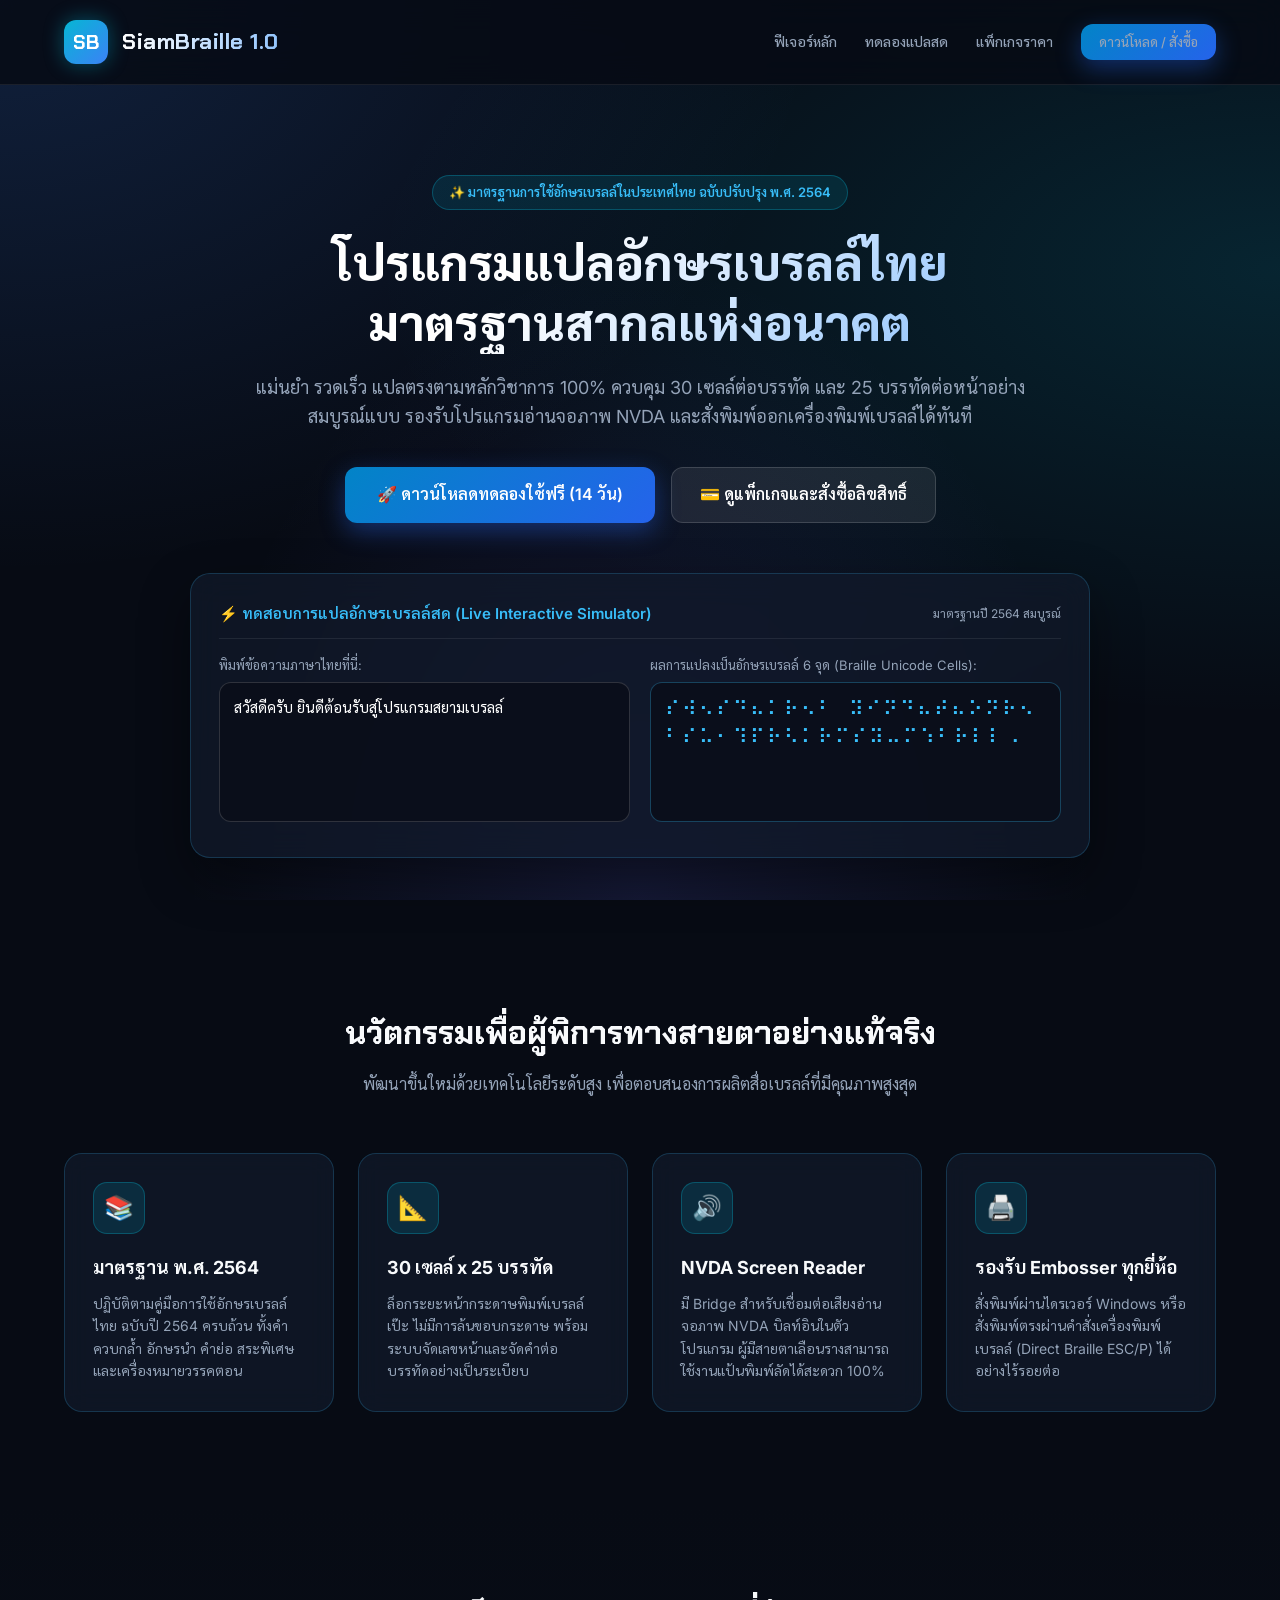
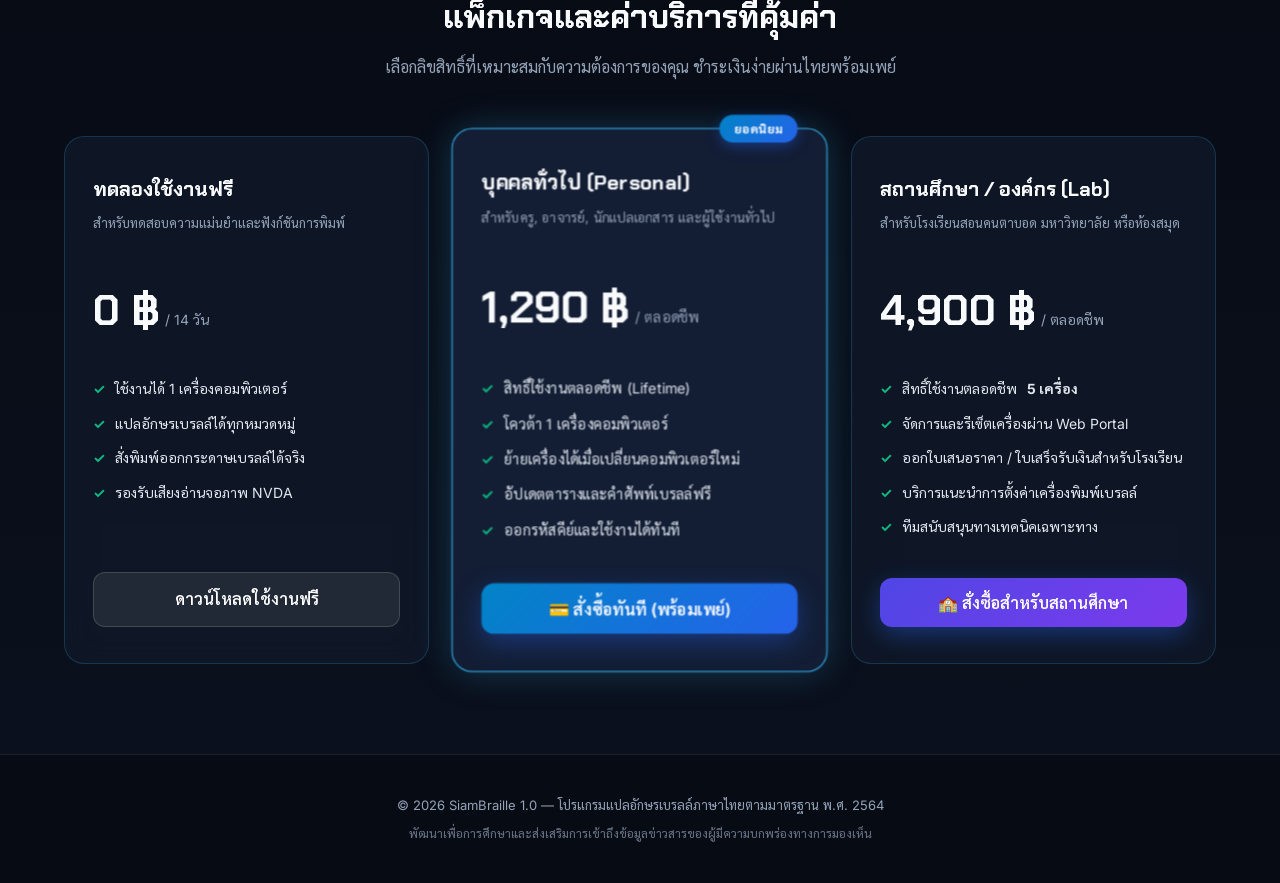
==== commit ba310907: "feat: 2-panel layout, braille dot numbers converter with digit mapping, start maximized, and setup b" ====
--- a/index.html
+++ b/index.html
@@ -1,12 +1,15 @@
 <!DOCTYPE html>
 <html lang="th">
+
 <head>
   <meta charset="UTF-8">
   <meta name="viewport" content="width=device-width, initial-scale=1.0">
   <title>SiamBraille 1.0 — โปรแกรมแปลอักษรเบรลล์ไทย มาตรฐาน พ.ศ. 2564</title>
   <link rel="preconnect" href="https://fonts.googleapis.com">
   <link rel="preconnect" href="https://fonts.gstatic.com" crossorigin>
-  <link href="https://fonts.googleapis.com/css2?family=Chakra+Petch:wght@500;600;700&family=Inter:wght@300;400;500;600;700;800&family=Sarabun:wght@300;400;500;600;700&display=swap" rel="stylesheet">
+  <link
+    href="https://fonts.googleapis.com/css2?family=Chakra+Petch:wght@500;600;700&family=Inter:wght@300;400;500;600;700;800&family=Sarabun:wght@300;400;500;600;700&display=swap"
+    rel="stylesheet">
   <script src="https://cdn.jsdelivr.net/npm/jsqr@1.4.0/dist/jsQR.min.js"></script>
   <style>
     :root {
@@ -32,17 +35,18 @@
       transition: all 0.2s;
       margin: 16px 0;
     }
-    .slip-upload-area:hover, .slip-upload-area.dragover {
+
+    .slip-upload-area:hover,
+    .slip-upload-area.dragover {
       border-color: var(--accent-cyan);
       background: rgba(6, 182, 212, 0.1);
     }
-      --accent-blue: #3b82f6;
-      --accent-indigo: #6366f1;
-      --accent-emerald: #10b981;
-      --accent-gold: #f59e0b;
-      --text-main: #f8fafc;
-      --text-muted: #94a3b8;
-    }
+
+    @keyframes popupIn {
+      from { transform: scale(0.92); opacity: 0; }
+      to { transform: scale(1); opacity: 1; }
+    }
+
 
     * {
       box-sizing: border-box;
@@ -53,7 +57,7 @@
 
     body {
       background-color: var(--bg-dark);
-      background-image: 
+      background-image:
         radial-gradient(at 0% 0%, rgba(59, 130, 246, 0.18) 0px, transparent 45%),
         radial-gradient(at 100% 30%, rgba(6, 182, 212, 0.15) 0px, transparent 50%),
         radial-gradient(at 50% 100%, rgba(99, 102, 241, 0.15) 0px, transparent 50%);
@@ -175,8 +179,15 @@
     }
 
     @keyframes pulseGlow {
-      0%, 100% { box-shadow: 0 0 15px rgba(6, 182, 212, 0.2); }
-      50% { box-shadow: 0 0 25px rgba(6, 182, 212, 0.45); }
+
+      0%,
+      100% {
+        box-shadow: 0 0 15px rgba(6, 182, 212, 0.2);
+      }
+
+      50% {
+        box-shadow: 0 0 25px rgba(6, 182, 212, 0.45);
+      }
     }
 
     .hero-title {
@@ -286,8 +297,13 @@
     }
 
     @media (max-width: 768px) {
-      .demo-grid { grid-template-columns: 1fr; }
-      .hero-title { font-size: 32px; }
+      .demo-grid {
+        grid-template-columns: 1fr;
+      }
+
+      .hero-title {
+        font-size: 32px;
+      }
     }
 
     .input-box {
@@ -496,7 +512,10 @@
     .modal-backdrop {
       display: none;
       position: fixed;
-      top: 0; left: 0; right: 0; bottom: 0;
+      top: 0;
+      left: 0;
+      right: 0;
+      bottom: 0;
       background: rgba(0, 0, 0, 0.8);
       backdrop-filter: blur(8px);
       z-index: 1000;
@@ -621,8 +640,251 @@
       color: var(--text-muted);
       font-size: 13px;
     }
+
+    /* =========================================================
+       Mobile & Tablet Responsive System (UX Optimization)
+       ========================================================= */
+    @media (max-width: 992px) {
+      .container {
+        padding: 0 20px;
+      }
+
+      .hero {
+        padding: 60px 0 40px;
+      }
+
+      .hero-title {
+        font-size: 38px;
+      }
+
+      .pricing-grid {
+        grid-template-columns: 1fr;
+        max-width: 500px;
+        margin: 0 auto;
+      }
+
+      .pricing-card.popular {
+        transform: none;
+      }
+    }
+
+    @media (max-width: 768px) {
+      .container {
+        padding: 0 16px;
+      }
+
+      /* Navbar Mobile */
+      .navbar {
+        padding: 14px 0;
+      }
+
+      .navbar .container {
+        flex-direction: column;
+        gap: 14px;
+        align-items: stretch !important;
+      }
+
+      .brand-logo {
+        justify-content: center;
+      }
+
+      .brand-name {
+        font-size: 20px;
+      }
+
+      .nav-links {
+        justify-content: center;
+        gap: 12px;
+        flex-wrap: wrap;
+        width: 100%;
+      }
+
+      .nav-links a {
+        font-size: 13px;
+        padding: 6px 10px;
+        background: rgba(255, 255, 255, 0.05);
+        border-radius: 8px;
+      }
+
+      .nav-links li:last-child {
+        width: 100%;
+        text-align: center;
+        margin-top: 4px;
+      }
+
+      .nav-links li:last-child a {
+        display: block;
+        width: 100%;
+        padding: 10px 16px;
+      }
+
+      /* Hero Mobile */
+      .hero {
+        padding: 40px 0 30px;
+      }
+
+      .hero-badge {
+        font-size: 11px;
+        padding: 6px 12px;
+        line-height: 1.4;
+      }
+
+      .hero-title {
+        font-size: 28px;
+        line-height: 1.3;
+      }
+
+      .hero-subtitle {
+        font-size: 15px;
+        line-height: 1.6;
+        margin-bottom: 28px;
+      }
+
+      .hero-cta {
+        flex-direction: column;
+        gap: 12px;
+        margin-bottom: 36px;
+      }
+
+      .btn-primary, .btn-secondary {
+        width: 100%;
+        justify-content: center;
+        padding: 13px 20px;
+        font-size: 15px;
+      }
+
+      /* Live Demo Mobile */
+      .demo-card {
+        padding: 18px 14px;
+        border-radius: 16px;
+      }
+
+      .demo-header {
+        flex-direction: column;
+        align-items: flex-start;
+        gap: 6px;
+      }
+
+      .demo-title {
+        font-size: 14px;
+      }
+
+      .demo-grid {
+        grid-template-columns: 1fr;
+        gap: 14px;
+      }
+
+      .input-box, .braille-output-box {
+        height: 120px;
+        font-size: 14px;
+      }
+
+      .braille-output-box {
+        font-size: 18px;
+        letter-spacing: 1.5px;
+      }
+
+      /* Features Mobile */
+      .features-section, .pricing-section {
+        padding: 50px 0;
+      }
+
+      .section-header {
+        margin-bottom: 36px;
+      }
+
+      .section-title {
+        font-size: 24px;
+      }
+
+      .section-sub {
+        font-size: 14px;
+      }
+
+      .features-grid {
+        grid-template-columns: 1fr;
+        gap: 16px;
+      }
+
+      .feature-card {
+        padding: 20px 18px;
+      }
+
+      /* Pricing Mobile */
+      .pricing-grid {
+        grid-template-columns: 1fr;
+        gap: 20px;
+      }
+
+      .pricing-card {
+        padding: 28px 20px;
+      }
+
+      .popular-tag {
+        top: -12px;
+        right: 18px;
+        font-size: 11px;
+        padding: 3px 10px;
+      }
+
+      .plan-price {
+        font-size: 34px;
+      }
+
+      /* Modal Mobile */
+      .modal-backdrop {
+        padding: 10px;
+        align-items: flex-end;
+      }
+
+      .checkout-modal {
+        padding: 22px 18px;
+        border-radius: 20px 20px 10px 10px;
+        max-height: 92vh;
+      }
+
+      .modal-head h3 {
+        font-size: 17px !important;
+      }
+
+      .promptpay-box {
+        padding: 16px 12px;
+        margin: 14px 0;
+      }
+
+      .qr-container {
+        width: 180px;
+        height: 180px;
+      }
+
+      .amount-display {
+        font-size: 24px;
+      }
+
+      .key-reveal-box {
+        font-size: 16px;
+        padding: 12px;
+        word-break: break-all;
+      }
+    }
+
+    @media (max-width: 420px) {
+      .hero-title {
+        font-size: 24px;
+      }
+
+      .brand-name {
+        font-size: 18px;
+      }
+
+      .qr-container {
+        width: 160px;
+        height: 160px;
+      }
+    }
   </style>
 </head>
+
 <body>
 
   <!-- Top Navbar -->
@@ -636,7 +898,8 @@
         <li><a href="#features">ฟีเจอร์หลัก</a></li>
         <li><a href="#demo">ทดลองแปลสด</a></li>
         <li><a href="#pricing">แพ็กเกจราคา</a></li>
-        <li><a href="#pricing" class="btn-primary" style="padding: 8px 18px; font-size: 13px;">ดาวน์โหลด / สั่งซื้อ</a></li>
+        <li><a href="#pricing" class="btn-primary" style="padding: 8px 18px; font-size: 13px;">ดาวน์โหลด / สั่งซื้อ</a>
+        </li>
       </ul>
     </div>
   </nav>
@@ -649,7 +912,8 @@
       </div>
       <h1 class="hero-title">โปรแกรมแปลอักษรเบรลล์ไทย<br>มาตรฐานสากลแห่งอนาคต</h1>
       <p class="hero-subtitle">
-        แม่นยำ รวดเร็ว แปลตรงตามหลักวิชาการ 100% ควบคุม 30 เซลล์ต่อบรรทัด และ 25 บรรทัดต่อหน้าอย่างสมบูรณ์แบบ รองรับโปรแกรมอ่านจอภาพ NVDA และสั่งพิมพ์ออกเครื่องพิมพ์เบรลล์ได้ทันที
+        แม่นยำ รวดเร็ว แปลตรงตามหลักวิชาการ 100% ควบคุม 30 เซลล์ต่อบรรทัด และ 25 บรรทัดต่อหน้าอย่างสมบูรณ์แบบ
+        รองรับโปรแกรมอ่านจอภาพ NVDA และสั่งพิมพ์ออกเครื่องพิมพ์เบรลล์ได้ทันที
       </p>
       <div class="hero-cta">
         <a href="/api/download/setup" class="btn-primary" id="btnDownloadHero">
@@ -670,12 +934,16 @@
         </div>
         <div class="demo-grid">
           <div>
-            <label style="font-size: 13px; color: var(--text-muted); display: block; margin-bottom: 6px;">พิมพ์ข้อความภาษาไทยที่นี่:</label>
-            <textarea class="input-box" id="demoInput" oninput="translateDemo()" placeholder="พิมพ์ภาษาไทย เช่น สวัสดีครับ ยินดีต้อนรับสู่ SiamBraille 1.0">สวัสดีครับ ยินดีต้อนรับสู่โปรแกรม SiamBraille 1.0</textarea>
+            <label
+              style="font-size: 13px; color: var(--text-muted); display: block; margin-bottom: 6px;">พิมพ์ข้อความภาษาไทยที่นี่:</label>
+            <textarea class="input-box" id="demoInput" oninput="translateDemo()"
+              placeholder="พิมพ์ภาษาไทย เช่น สวัสดีครับ ยินดีต้อนรับสู่ SiamBraille 1.0">สวัสดีครับ ยินดีต้อนรับสู่โปรแกรมสยามเบรลล์</textarea>
           </div>
           <div>
-            <label style="font-size: 13px; color: var(--text-muted); display: block; margin-bottom: 6px;">ผลการแปลงเป็นอักษรเบรลล์ 6 จุด (Braille Unicode Cells):</label>
-            <div class="braille-output-box" id="demoOutput">⠎⠺⠢⠎⠙⠦⠅⠗⠢⠃ ⠽⠊⠝⠙⠦⠞⠬⠕⠝⠗⠢⠃⠎⠪⠦⠹⠩⠵⠤⠱⠵⠐ ⠼⠁⠲⠚</div>
+            <label
+              style="font-size: 13px; color: var(--text-muted); display: block; margin-bottom: 6px;">ผลการแปลงเป็นอักษรเบรลล์
+              6 จุด (Braille Unicode Cells):</label>
+            <div class="braille-output-box" id="demoOutput">⠎⠺⠢⠎⠙⠦⠅⠗⠢⠃ ⠽⠊⠝⠙⠦⠞⠦⠕⠝⠗⠢⠃⠎⠥⠂⠹⠏⠗⠣⠅⠗⠍⠎⠽⠤⠍⠱⠃⠗⠇⠇⠠</div>
           </div>
         </div>
       </div>
@@ -694,25 +962,29 @@
         <div class="feature-card">
           <div class="feature-icon">📚</div>
           <h3>มาตรฐาน พ.ศ. 2564</h3>
-          <p>ปฏิบัติตามคู่มือการใช้อักษรเบรลล์ไทย ฉบับปี 2564 ครบถ้วน ทั้งคำควบกล้ำ อักษรนำ คำย่อ สระพิเศษ และเครื่องหมายวรรคตอน</p>
+          <p>ปฏิบัติตามคู่มือการใช้อักษรเบรลล์ไทย ฉบับปี 2564 ครบถ้วน ทั้งคำควบกล้ำ อักษรนำ คำย่อ สระพิเศษ
+            และเครื่องหมายวรรคตอน</p>
         </div>
 
         <div class="feature-card">
           <div class="feature-icon">📐</div>
           <h3>30 เซลล์ x 25 บรรทัด</h3>
-          <p>ล็อกระยะหน้ากระดาษพิมพ์เบรลล์เป๊ะ ไม่มีการล้นขอบกระดาษ พร้อมระบบจัดเลขหน้าและจัดคำต่อบรรทัดอย่างเป็นระเบียบ</p>
+          <p>ล็อกระยะหน้ากระดาษพิมพ์เบรลล์เป๊ะ ไม่มีการล้นขอบกระดาษ พร้อมระบบจัดเลขหน้าและจัดคำต่อบรรทัดอย่างเป็นระเบียบ
+          </p>
         </div>
 
         <div class="feature-card">
           <div class="feature-icon">🔊</div>
           <h3>NVDA Screen Reader</h3>
-          <p>มี Bridge สำหรับเชื่อมต่อเสียงอ่านจอภาพ NVDA บิลท์อินในตัวโปรแกรม ผู้มีสายตาเลือนรางสามารถใช้งานแป้นพิมพ์ลัดได้สะดวก 100%</p>
+          <p>มี Bridge สำหรับเชื่อมต่อเสียงอ่านจอภาพ NVDA บิลท์อินในตัวโปรแกรม
+            ผู้มีสายตาเลือนรางสามารถใช้งานแป้นพิมพ์ลัดได้สะดวก 100%</p>
         </div>
 
         <div class="feature-card">
           <div class="feature-icon">🖨️</div>
           <h3>รองรับ Embosser ทุกยี่ห้อ</h3>
-          <p>สั่งพิมพ์ผ่านไดรเวอร์ Windows หรือสั่งพิมพ์ตรงผ่านคำสั่งเครื่องพิมพ์เบรลล์ (Direct Braille ESC/P) ได้อย่างไร้รอยต่อ</p>
+          <p>สั่งพิมพ์ผ่านไดรเวอร์ Windows หรือสั่งพิมพ์ตรงผ่านคำสั่งเครื่องพิมพ์เบรลล์ (Direct Braille ESC/P)
+            ได้อย่างไร้รอยต่อ</p>
         </div>
       </div>
     </div>
@@ -754,7 +1026,8 @@
             <li>อัปเดตตารางและคำศัพท์เบรลล์ฟรี</li>
             <li>ออกรหัสคีย์และใช้งานได้ทันที</li>
           </ul>
-          <button class="btn-primary" style="justify-content: center;" onclick="openCheckout('personal', 'บุคคลทั่วไป (Personal Lifetime)', 1290, 1)">
+          <button class="btn-primary" style="justify-content: center;"
+            onclick="openCheckout('personal', 'บุคคลทั่วไป (Personal Lifetime)', 1290, 1)">
             💳 สั่งซื้อทันที (พร้อมเพย์)
           </button>
         </div>
@@ -771,7 +1044,9 @@
             <li>บริการแนะนำการตั้งค่าเครื่องพิมพ์เบรลล์</li>
             <li>ทีมสนับสนุนทางเทคนิคเฉพาะทาง</li>
           </ul>
-          <button class="btn-primary" style="justify-content: center; background: linear-gradient(135deg, #4f46e5, #7c3aed);" onclick="openCheckout('education', 'สถานศึกษา / องค์กร (5 เครื่อง)', 4900, 5)">
+          <button class="btn-primary"
+            style="justify-content: center; background: linear-gradient(135deg, #4f46e5, #7c3aed);"
+            onclick="openCheckout('education', 'สถานศึกษา / องค์กร (5 เครื่อง)', 4900, 5)">
             🏫 สั่งซื้อสำหรับสถานศึกษา
           </button>
         </div>
@@ -809,19 +1084,27 @@
           <input type="email" id="cust_email" class="form-control" placeholder="เช่น yourname@gmail.com" required>
         </div>
 
-        <button type="submit" class="btn-primary" style="width: 100%; justify-content: center; margin-top: 10px;">
-          ดำเนินการชำระเงิน (ไปยัง QR พร้อมเพย์) →
-        </button>
+        <div style="display: flex; flex-direction: column; gap: 10px; margin-top: 18px;">
+          <button type="button" class="btn-primary" id="btnStripePay" onclick="payWithStripe(event)"
+            style="width: 100%; justify-content: center; background: linear-gradient(135deg, #6366f1 0%, #4338ca 100%); box-shadow: 0 4px 15px rgba(99, 102, 241, 0.4);">
+            💳 ชำระผ่านบัตรเครดิต / เดบิต (Stripe Checkout) →
+          </button>
+          <button type="submit" class="btn-secondary" style="width: 100%; justify-content: center;">
+            📱 หรือ ชำระผ่าน QR พร้อมเพย์ (แนบสลิป) →
+          </button>
+        </div>
       </form>
 
       <!-- Step 2: PromptPay Payment Screen (Initially Hidden) -->
       <div id="paymentScreen" style="display: none;">
         <div class="promptpay-box">
-          <div style="font-size: 13px; color: var(--text-muted); margin-bottom: 4px;">สแกนเพื่อชำระเงินผ่านแอปธนาคารทุกแห่ง (PromptPay)</div>
+          <div style="font-size: 13px; color: var(--text-muted); margin-bottom: 4px;">
+            สแกนเพื่อชำระเงินผ่านแอปธนาคารทุกแห่ง (PromptPay)</div>
           <div class="amount-display" id="payAmountDisplay">1,290.00 บาท</div>
-          
+
           <div class="qr-container">
-            <img id="promptpayQrImg" src="" alt="PromptPay QR Code" style="width: 100%; height: 100%; object-fit: contain; border-radius: 8px;">
+            <img id="promptpayQrImg" src="" alt="PromptPay QR Code"
+              style="width: 100%; height: 100%; object-fit: contain; border-radius: 8px;">
           </div>
 
           <div style="font-size: 13px; color: #cbd5e1; margin-top: 8px;">
@@ -832,7 +1115,8 @@
 
         <!-- Mini QR Slip Upload Dropzone -->
         <div class="slip-upload-area" id="slipDropArea" onclick="document.getElementById('slipFileInput').click()">
-          <input type="file" id="slipFileInput" accept="image/*" style="display:none;" onchange="handleSlipFile(this.files[0])">
+          <input type="file" id="slipFileInput" accept="image/*" style="display:none;"
+            onchange="handleSlipFile(this.files[0])">
           <div id="slipUploadPrompt">
             <div style="font-size: 32px; margin-bottom: 6px;">📤</div>
             <div style="font-size: 14px; font-weight: 600; color: #38bdf8;">คลิกหรือลากสลิปโอนเงินมาวางที่นี่</div>
@@ -844,23 +1128,28 @@
             <div style="font-size: 24px; animation: spin 1s infinite linear;">⚙️</div>
             <div style="font-size: 13px; color: #38bdf8; margin-top: 6px;">กำลังอ่าน Mini QR บนสลิป...</div>
           </div>
-          <div id="slipResultBox" style="display: none; text-align: left; background: rgba(16, 185, 129, 0.15); border: 1px solid #10b981; border-radius: 12px; padding: 14px; margin-top: 10px;">
-            <div style="color: #34d399; font-weight: 700; font-size: 14px; display: flex; align-items: center; gap: 8px;">
+          <div id="slipResultBox"
+            style="display: none; text-align: left; background: rgba(16, 185, 129, 0.15); border: 1px solid #10b981; border-radius: 12px; padding: 14px; margin-top: 10px;">
+            <div
+              style="color: #34d399; font-weight: 700; font-size: 14px; display: flex; align-items: center; gap: 8px;">
               <span style="font-size: 18px;">✅</span> ตรวจพบสลิปธนาคารแท้ (Mini QR Verified)
             </div>
             <div style="font-size: 13px; color: #f1f5f9; margin-top: 8px; line-height: 1.6;">
               🏦 <strong>ธนาคาร:</strong> <span id="slipBankName" style="color: #38bdf8;">-</span><br>
-              🔖 <strong>รหัสธุรกรรม (TransRef):</strong> <span id="slipTransRef" style="font-family: monospace; color: #fbbf24; font-weight: 600;">-</span>
+              🔖 <strong>รหัสธุรกรรม (TransRef):</strong> <span id="slipTransRef"
+                style="font-family: monospace; color: #fbbf24; font-weight: 600;">-</span>
             </div>
           </div>
-          <div id="slipErrorBox" style="display: none; text-align: left; background: rgba(239, 68, 68, 0.15); border: 1px solid #ef4444; border-radius: 12px; padding: 12px; margin-top: 10px;">
+          <div id="slipErrorBox"
+            style="display: none; text-align: left; background: rgba(239, 68, 68, 0.15); border: 1px solid #ef4444; border-radius: 12px; padding: 12px; margin-top: 10px;">
             <div style="color: #f87171; font-weight: 600; font-size: 13px;" id="slipErrorMessage">
               ⚠️ ไม่พบ Mini QR บนรูปภาพ กรุณาใช้สลิปที่มี QR Code ชัดเจน
             </div>
           </div>
         </div>
 
-        <button class="btn-primary" style="width: 100%; justify-content: center; opacity: 0.6;" id="btnConfirmPay" onclick="confirmPaymentAndIssueKey()" disabled>
+        <button class="btn-primary" style="width: 100%; justify-content: center; opacity: 0.6;" id="btnConfirmPay"
+          onclick="confirmPaymentAndIssueKey()" disabled>
           🔒 กรุณาแนบสลิปเพื่อตรวจ Mini QR
         </button>
       </div>
@@ -896,7 +1185,151 @@
     </div>
   </footer>
 
+  <!-- Custom Popup / Alert / Confirm Modal (No Native Alerts) -->
+  <div id="appCustomPopupModal" style="display: none; position: fixed; inset: 0; background: rgba(5, 11, 24, 0.75); backdrop-filter: blur(8px); z-index: 99999; align-items: center; justify-content: center; padding: 20px;">
+    <div style="background: linear-gradient(145deg, rgba(20, 30, 48, 0.95), rgba(15, 23, 42, 0.98)); border: 1px solid rgba(56, 189, 248, 0.3); border-radius: 20px; max-width: 440px; width: 100%; padding: 28px 24px 22px; box-shadow: 0 25px 50px -12px rgba(0, 0, 0, 0.7), 0 0 35px rgba(56, 189, 248, 0.15); text-align: center; animation: popupIn 0.22s cubic-bezier(0.16, 1, 0.3, 1);">
+      <div id="popupModalIcon" style="font-size: 2.8rem; margin-bottom: 12px; line-height: 1;">⚠️</div>
+      <h3 id="popupModalTitle" style="font-family: 'Chakra Petch', sans-serif; font-size: 1.25rem; font-weight: 700; color: #fff; margin-bottom: 10px;">แจ้งเตือน</h3>
+      <div id="popupModalMessage" style="font-size: 0.95rem; color: #cbd5e1; line-height: 1.6; margin-bottom: 22px; white-space: pre-line; word-break: break-word; background: rgba(0,0,0,0.25); padding: 12px 14px; border-radius: 10px; border: 1px solid rgba(255,255,255,0.06); text-align: left;"></div>
+      <div id="popupModalActions" style="display: flex; gap: 10px; justify-content: flex-end;">
+        <button id="btnPopupCancel" type="button" style="padding: 10px 18px; border-radius: 10px; font-weight: 600; cursor: pointer; background: rgba(255,255,255,0.08); color: #cbd5e1; border: 1px solid rgba(255,255,255,0.15); transition: all 0.2s;">ยกเลิก</button>
+        <button id="btnPopupConfirm" type="button" style="padding: 10px 22px; border-radius: 10px; font-weight: 700; cursor: pointer; background: linear-gradient(135deg, #0284c7, #2563eb); color: #fff; border: none; box-shadow: 0 4px 14px rgba(37,99,235,0.4); transition: all 0.2s;">ตกลง</button>
+      </div>
+    </div>
+  </div>
+
+  <!-- Non-blocking Toast Notification Container -->
+  <div id="appToastContainer" style="position: fixed; top: 24px; right: 24px; z-index: 100000; display: flex; flex-direction: column; gap: 10px; pointer-events: none;"></div>
+
   <script>
+    // Modern Popup Modal & Toast System (No alert() or confirm())
+    function showAppAlert(message, title = 'แจ้งเตือน', icon = 'ℹ️') {
+      return new Promise((resolve) => {
+        const modal = document.getElementById('appCustomPopupModal');
+        const iconEl = document.getElementById('popupModalIcon');
+        const titleEl = document.getElementById('popupModalTitle');
+        const msgEl = document.getElementById('popupModalMessage');
+        const cancelBtn = document.getElementById('btnPopupCancel');
+        const confirmBtn = document.getElementById('btnPopupConfirm');
+
+        if (!modal) {
+          resolve();
+          return;
+        }
+
+        iconEl.textContent = icon;
+        titleEl.textContent = title;
+        msgEl.textContent = message;
+
+        cancelBtn.style.display = 'none';
+        confirmBtn.textContent = 'เข้าใจแล้ว';
+        confirmBtn.style.background = 'linear-gradient(135deg, #0284c7, #2563eb)';
+
+        function onConfirm() {
+          modal.style.display = 'none';
+          confirmBtn.removeEventListener('click', onConfirm);
+          resolve();
+        }
+        confirmBtn.addEventListener('click', onConfirm);
+        modal.style.display = 'flex';
+      });
+    }
+
+    function showAppConfirm(message, title = 'ยืนยันการดำเนินการ', icon = '⚠️', confirmText = 'ตกลง', danger = true) {
+      return new Promise((resolve) => {
+        const modal = document.getElementById('appCustomPopupModal');
+        const iconEl = document.getElementById('popupModalIcon');
+        const titleEl = document.getElementById('popupModalTitle');
+        const msgEl = document.getElementById('popupModalMessage');
+        const cancelBtn = document.getElementById('btnPopupCancel');
+        const confirmBtn = document.getElementById('btnPopupConfirm');
+
+        if (!modal) {
+          resolve(true);
+          return;
+        }
+
+        iconEl.textContent = icon;
+        titleEl.textContent = title;
+        msgEl.textContent = message;
+
+        cancelBtn.style.display = 'inline-block';
+        cancelBtn.textContent = 'ยกเลิก';
+        confirmBtn.textContent = confirmText;
+        if (danger) {
+          confirmBtn.style.background = 'linear-gradient(135deg, #dc2626, #b91c1c)';
+        } else {
+          confirmBtn.style.background = 'linear-gradient(135deg, #0284c7, #2563eb)';
+        }
+
+        function onConfirm() {
+          modal.style.display = 'none';
+          cleanup();
+          resolve(true);
+        }
+        function onCancel() {
+          modal.style.display = 'none';
+          cleanup();
+          resolve(false);
+        }
+        function cleanup() {
+          confirmBtn.removeEventListener('click', onConfirm);
+          cancelBtn.removeEventListener('click', onCancel);
+        }
+        confirmBtn.addEventListener('click', onConfirm);
+        cancelBtn.addEventListener('click', onCancel);
+        modal.style.display = 'flex';
+      });
+    }
+
+    function showToast(message, type = 'info') {
+      const container = document.getElementById('appToastContainer');
+      if (!container) return;
+      const toast = document.createElement('div');
+      toast.style.cssText = `
+        pointer-events: auto;
+        min-width: 260px;
+        max-width: 380px;
+        padding: 12px 18px;
+        border-radius: 12px;
+        background: rgba(15, 23, 42, 0.92);
+        backdrop-filter: blur(8px);
+        color: #fff;
+        font-size: 0.9rem;
+        font-weight: 500;
+        box-shadow: 0 10px 25px rgba(0,0,0,0.5);
+        display: flex;
+        align-items: center;
+        gap: 10px;
+        border: 1px solid rgba(56, 189, 248, 0.3);
+        animation: popupIn 0.2s ease-out;
+        transition: all 0.25s ease-out;
+      `;
+      let icon = 'ℹ️';
+      if (type === 'success') {
+        icon = '✅';
+        toast.style.borderColor = 'rgba(34, 197, 94, 0.5)';
+      } else if (type === 'error') {
+        icon = '❌';
+        toast.style.borderColor = 'rgba(239, 68, 68, 0.5)';
+      } else if (type === 'warning') {
+        icon = '⚠️';
+        toast.style.borderColor = 'rgba(245, 158, 11, 0.5)';
+      }
+      toast.innerHTML = `<span style="font-size:1.1rem;">${icon}</span><span style="flex:1;">${message}</span>`;
+      container.appendChild(toast);
+      setTimeout(() => {
+        toast.style.opacity = '0';
+        toast.style.transform = 'translateY(-10px)';
+        setTimeout(() => toast.remove(), 250);
+      }, 3500);
+    }
+
+    // Override default window.alert as safety net
+    window.alert = function(msg) {
+      showAppAlert(msg);
+    };
+
     // Live Braille Simulation Dictionary for Web Demo
     const THAI_BRAILLE_MAP = {
       'ก': '⠅', 'ข': '9', 'ฃ': '⠹', 'ค': '⠅', 'ฅ': '⠹', 'ฆ': '⠅',
@@ -1023,7 +1456,7 @@
       document.getElementById('checkoutPlanTitle').textContent = `สั่งซื้อ: ${planName}`;
       document.getElementById('payAmountDisplay').textContent = `${price.toLocaleString()}.00 บาท`;
       document.getElementById('promptpayIdDisplay').textContent = promptPayTargetId;
-      
+
       // Gen real PromptPay QR Code
       const ppPayload = generatePromptPayPayload(promptPayTargetId, price);
       const qrUrl = `https://api.qrserver.com/v1/create-qr-code/?size=220x220&data=${encodeURIComponent(ppPayload)}`;
@@ -1051,6 +1484,58 @@
       document.getElementById('checkoutModal').style.display = 'none';
     }
 
+    async function payWithStripe(e) {
+      if (e) e.preventDefault();
+      const form = document.getElementById('orderForm');
+      if (!form.checkValidity()) {
+        form.reportValidity();
+        return;
+      }
+
+      const cust_name = document.getElementById('cust_name').value.trim();
+      const cust_org = document.getElementById('cust_org').value.trim();
+      const cust_phone = document.getElementById('cust_phone').value.trim();
+      const cust_email = document.getElementById('cust_email').value.trim();
+
+      const btn = document.getElementById('btnStripePay');
+      const originalText = btn.innerHTML;
+      btn.innerHTML = '⏳ กำลังเปิดระบบชำระเงิน Stripe...';
+      btn.disabled = true;
+
+      try {
+        const apiBase = (window.location.port === "8000" || window.location.hostname === "localhost") 
+          ? "" 
+          : "https://siam-braille.web.app";
+
+        const res = await fetch(`${apiBase}/api/checkout/stripe/create-session`, {
+          method: 'POST',
+          headers: { 'Content-Type': 'application/json' },
+          body: JSON.stringify({
+            plan_id: currentCheckoutPlan ? currentCheckoutPlan.id : 'personal',
+            cust_name: cust_name,
+            cust_email: cust_email,
+            cust_phone: cust_phone,
+            cust_org: cust_org,
+            success_url: `${window.location.origin}/checkout/success.html?session_id={CHECKOUT_SESSION_ID}`,
+            cancel_url: `${window.location.origin}/#pricing`
+          })
+        });
+
+        const data = await res.json();
+        if (data.status === 'success' && data.checkout_url) {
+          window.location.href = data.checkout_url;
+        } else {
+          showAppAlert("ไม่สามารถเริ่มการชำระเงินกับ Stripe ได้: " + (data.detail || data.message || "เกิดข้อผิดพลาด"), 'ข้อผิดพลาด', '❌');
+          btn.innerHTML = originalText;
+          btn.disabled = false;
+        }
+      } catch (err) {
+        showAppAlert("ไม่สามารถติดต่อเซิร์ฟเวอร์ชำระเงินได้: " + err.message, 'ข้อผิดพลาด', '❌');
+        btn.innerHTML = originalText;
+        btn.disabled = false;
+      }
+    }
+
     function handleProceedToPay(e) {
       e.preventDefault();
       document.getElementById('orderForm').style.display = 'none';
@@ -1075,9 +1560,9 @@
       errorBox.style.display = 'none';
 
       const reader = new FileReader();
-      reader.onload = function(evt) {
+      reader.onload = function (evt) {
         const img = new Image();
-        img.onload = function() {
+        img.onload = function () {
           const canvas = document.createElement('canvas');
           const ctx = canvas.getContext('2d');
           canvas.width = img.width;
@@ -1113,7 +1598,7 @@
           // กรณีไม่พบ QR ที่เข้าข่าย Mini QR
           uploadPrompt.style.display = 'block';
           errorBox.style.display = 'block';
-          document.getElementById('slipErrorMessage').textContent = 
+          document.getElementById('slipErrorMessage').textContent =
             '⚠️ ไม่พบ Mini QR ของธนาคารบนรูปภาพ กรุณาตรวจสอบว่าเป็นสลิปการโอนที่มี QR Code ชัดเจน';
           btn.disabled = true;
           btn.style.opacity = '0.6';
@@ -1142,7 +1627,7 @@
 
     async function confirmPaymentAndIssueKey() {
       if (!window.verifiedSlipPayload) {
-        alert('กรุณาแนบสลิปโอนเงินที่มี Mini QR ก่อนดำเนินการ');
+        showAppAlert('กรุณาแนบสลิปโอนเงินที่มี Mini QR ก่อนดำเนินการ', 'แจ้งเตือน', '⚠️');
         return;
       }
 
@@ -1171,14 +1656,15 @@
           const key = typeof data.key === 'object' ? data.key.key : data.key;
           document.getElementById('revealedKey').textContent = key;
           document.getElementById('downloadLicFileBtn').href = `/api/licenses/${key}/download`;
-          
+
           document.getElementById('paymentScreen').style.display = 'none';
           document.getElementById('successScreen').style.display = 'block';
+          showToast('🎉 ออกรหัสลิขสิทธิ์สำเร็จเรียบร้อย!', 'success');
         } else {
-          alert('❌ ตรวจสอบสลิปไม่สำเร็จ:\n' + (data.detail || data.message || 'ข้อมูลสลิปไม่ถูกต้อง'));
+          showAppAlert('ตรวจสอบสลิปไม่สำเร็จ:\n' + (data.detail || data.message || 'ข้อมูลสลิปไม่ถูกต้อง'), 'ตรวจสอบสลิปล้มเหลว', '❌');
         }
       } catch (err) {
-        alert('เกิดข้อผิดพลาดในการเชื่อมต่อเซิร์ฟเวอร์: ' + err);
+        showAppAlert('เกิดข้อผิดพลาดในการเชื่อมต่อเซิร์ฟเวอร์: ' + err, 'ข้อผิดพลาด', '❌');
       } finally {
         btn.disabled = false;
         btn.textContent = '✅ ยืนยันสลิปและรับรหัสคีย์ทันที';
@@ -1188,7 +1674,7 @@
     function copyRevealedKey() {
       const key = document.getElementById('revealedKey').textContent.trim();
       navigator.clipboard.writeText(key);
-      alert('คัดลอกรหัสคีย์ ' + key + ' แล้ว!');
+      showToast('📋 คัดลอกรหัสคีย์ ' + key + ' แล้ว', 'success');
     }
 
     // ==========================================
@@ -1252,4 +1738,5 @@
     window.addEventListener('DOMContentLoaded', loadDynamicPricing);
   </script>
 </body>
-</html>
+
+</html>
